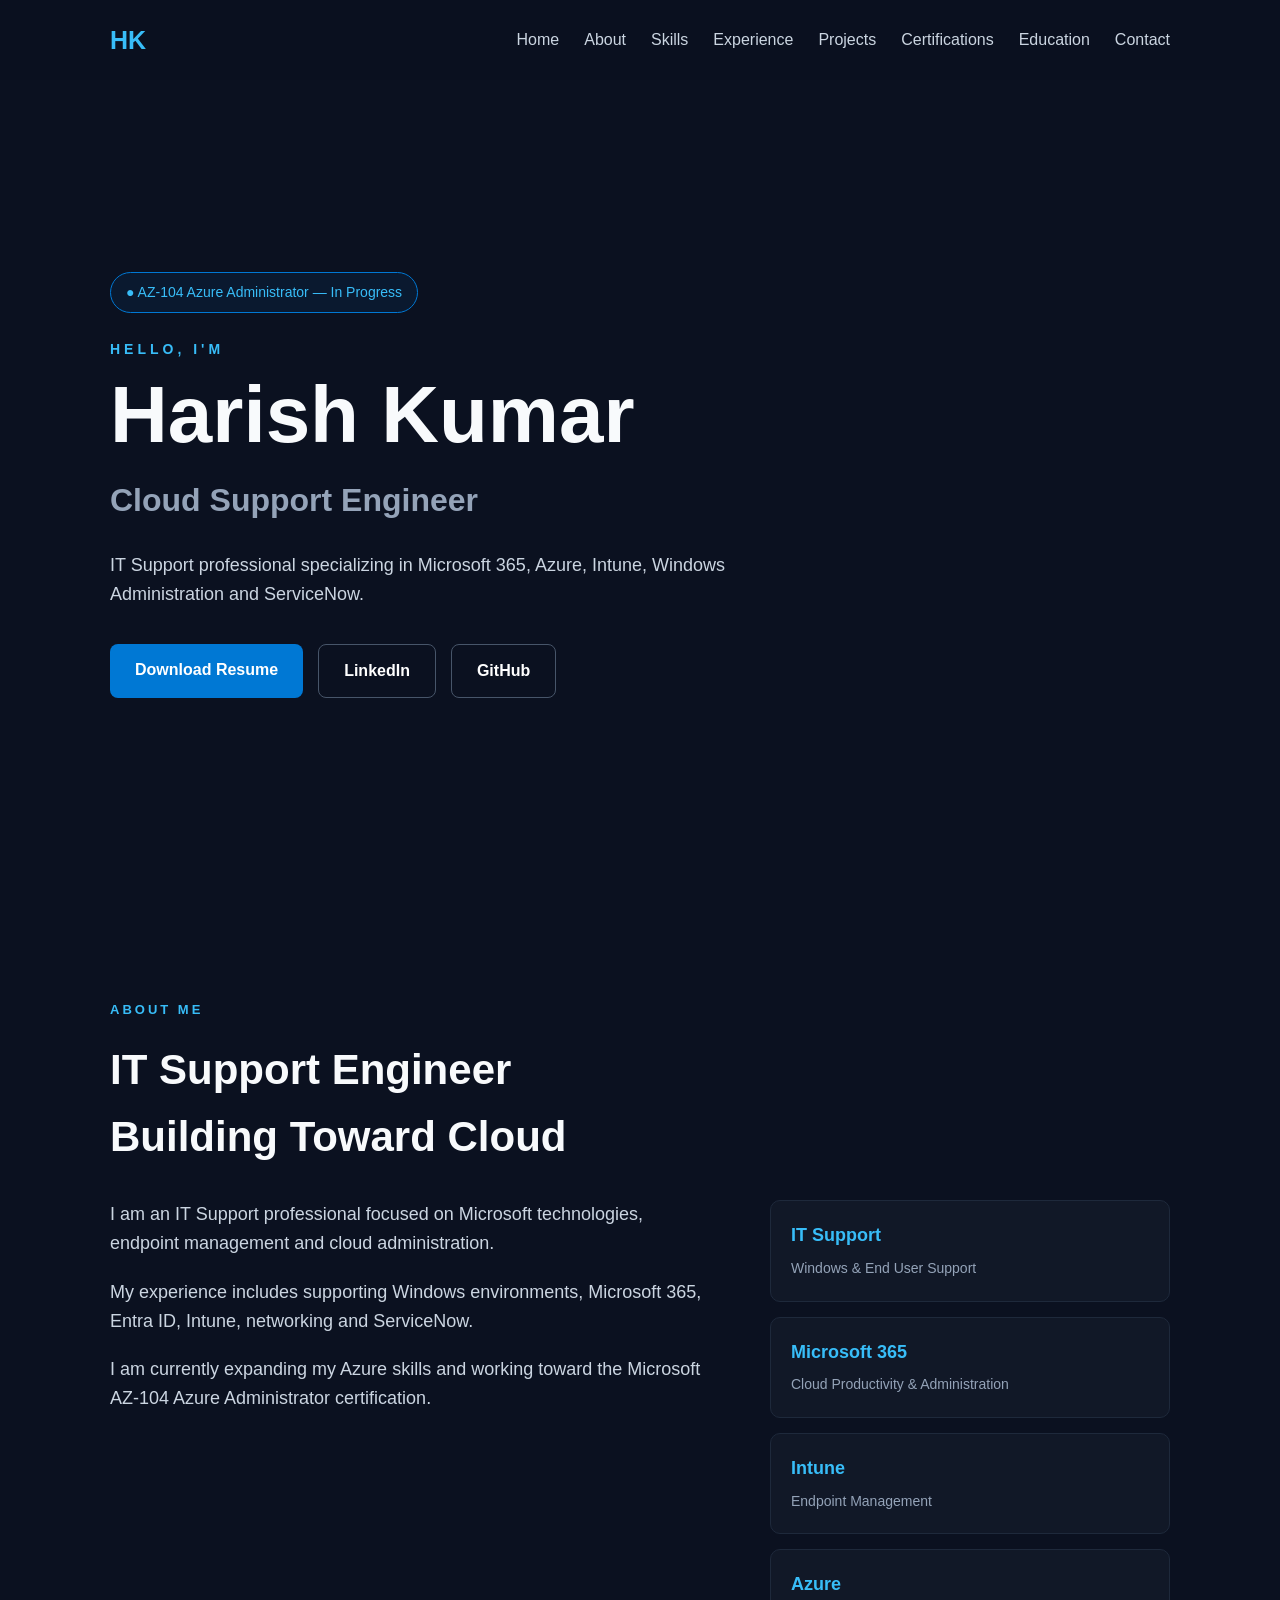
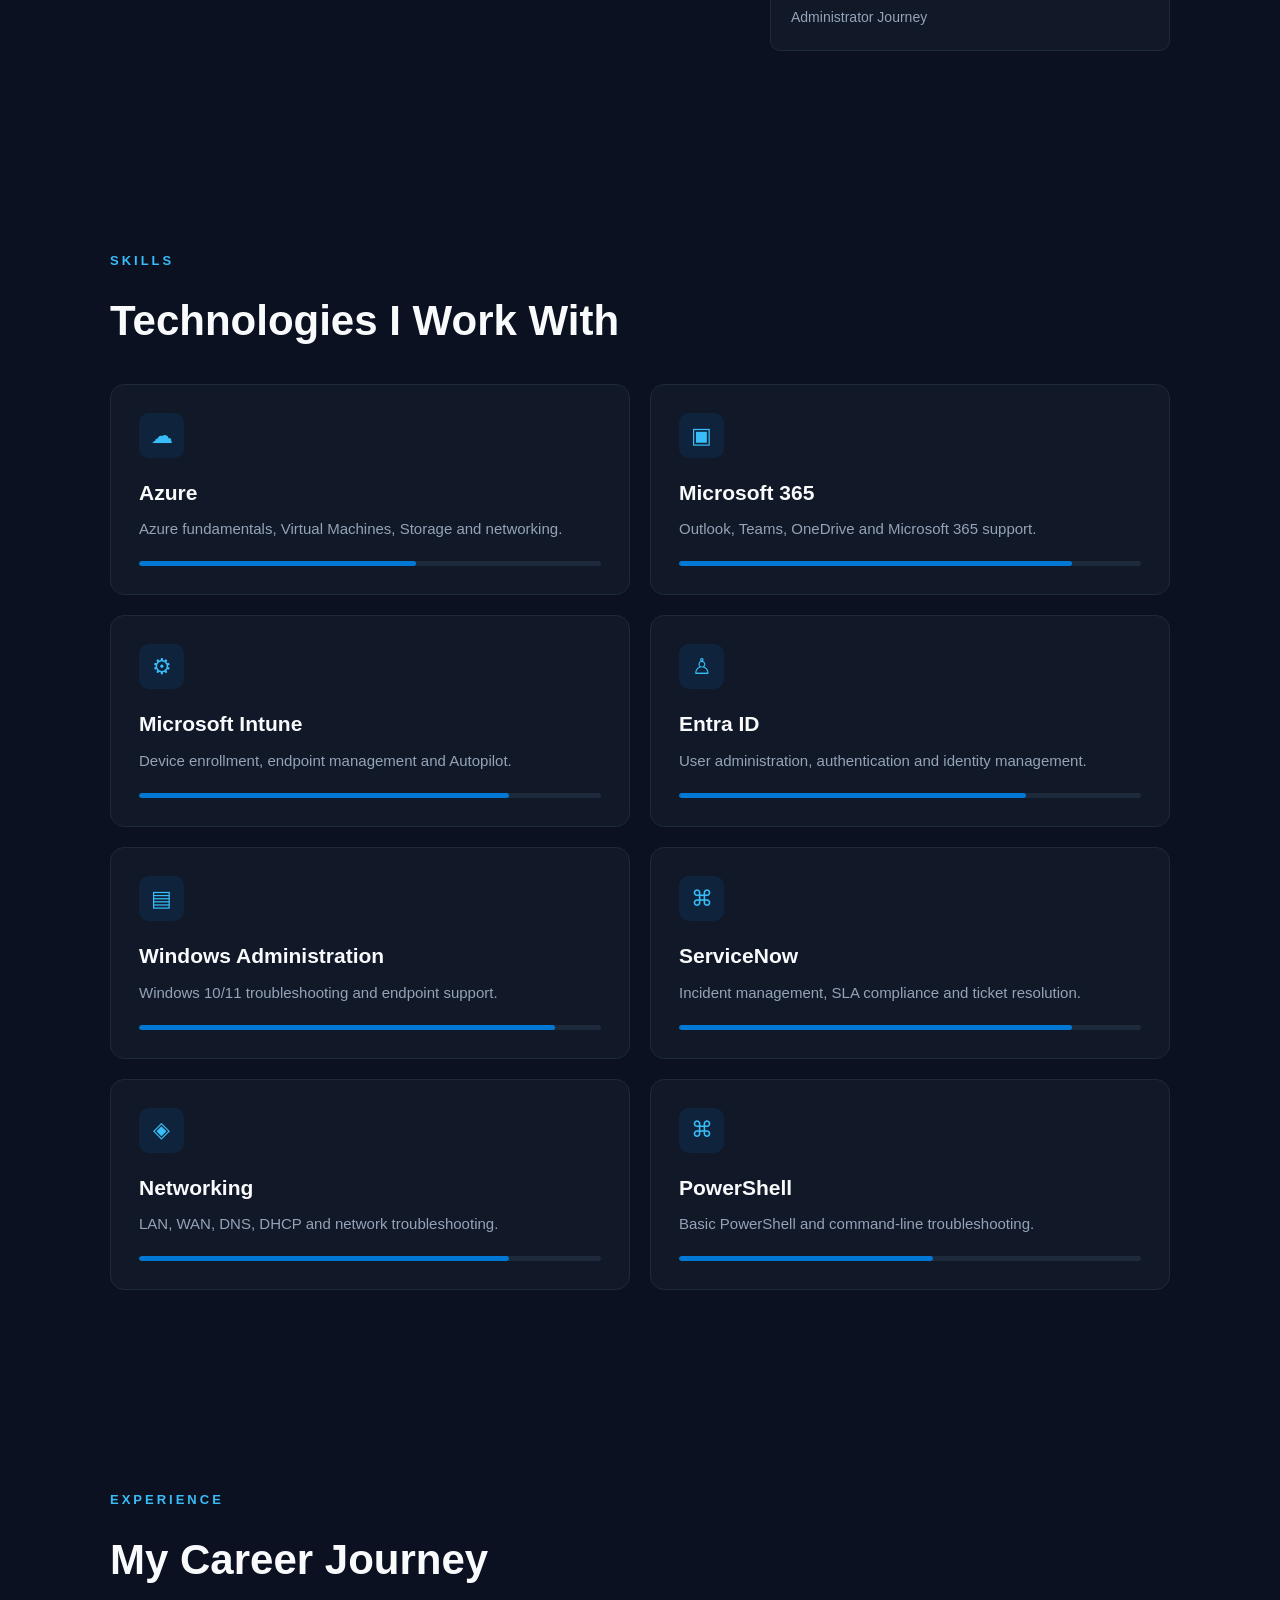
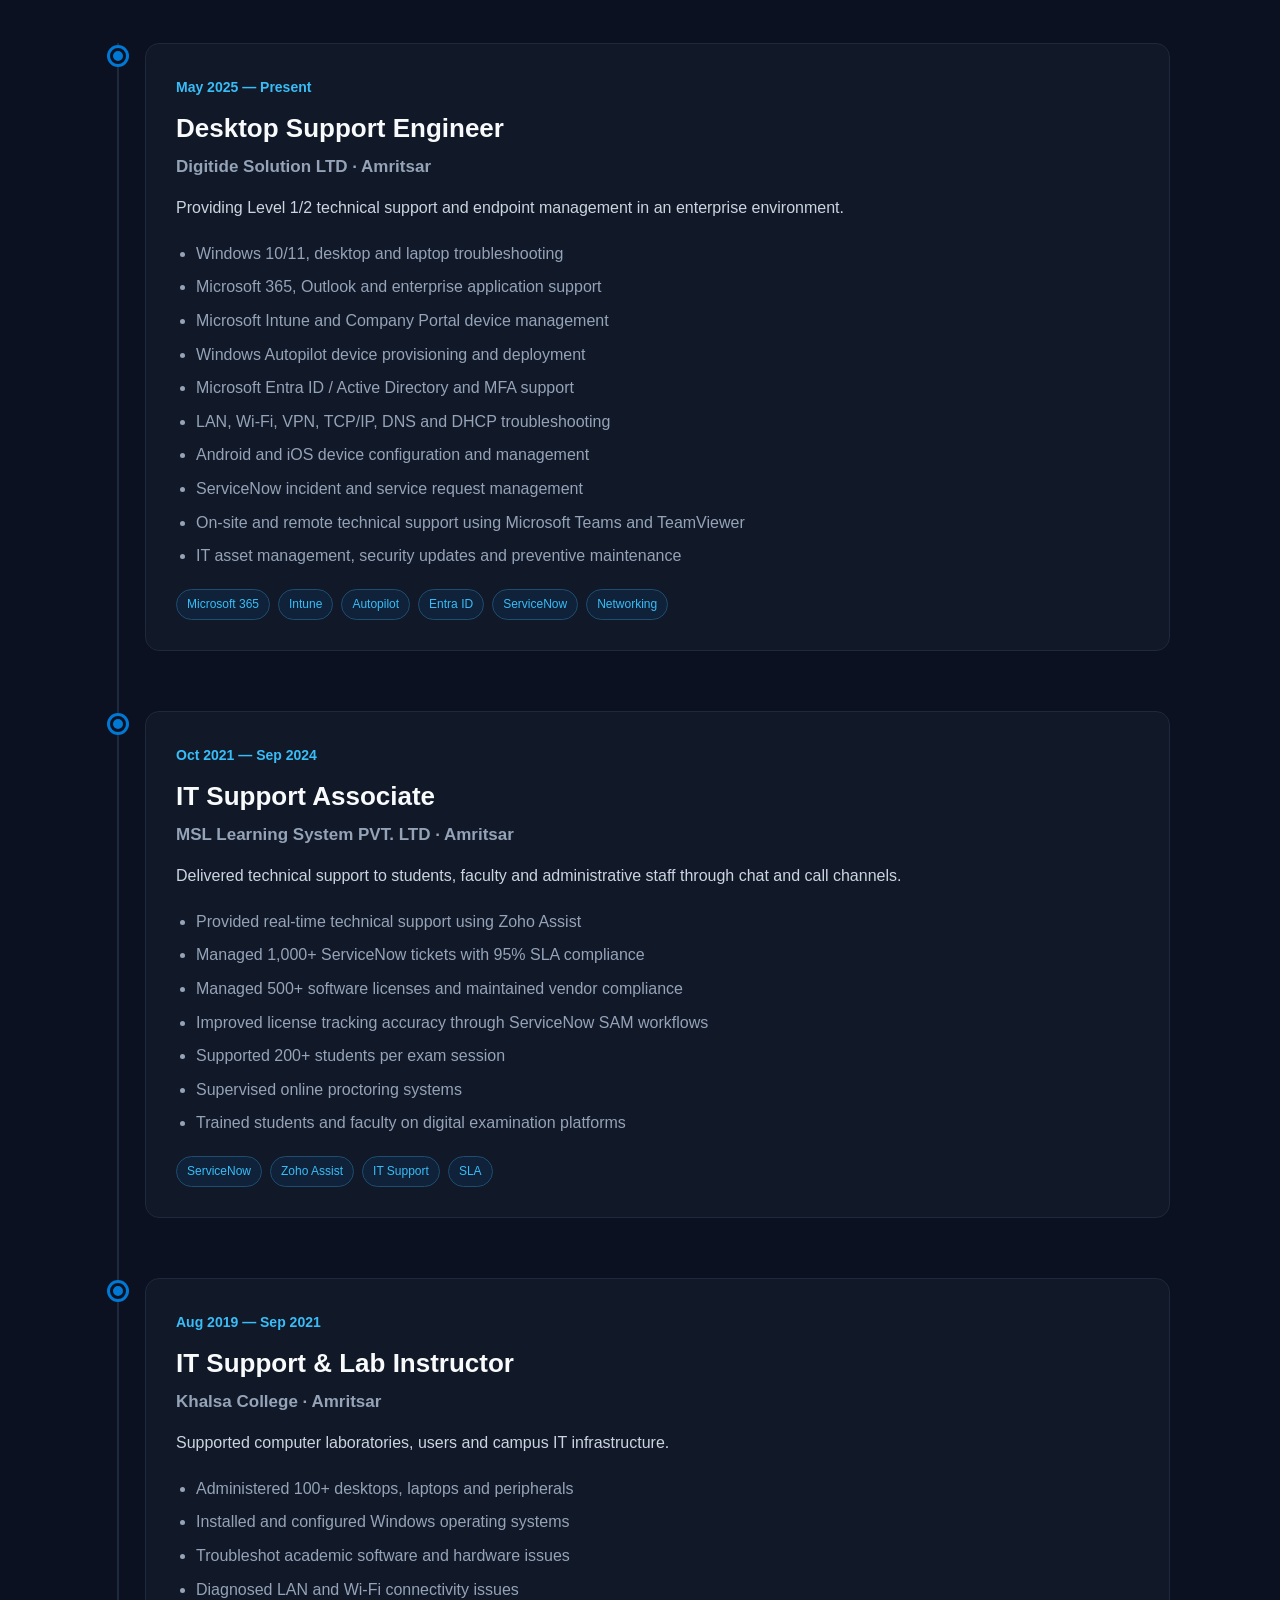
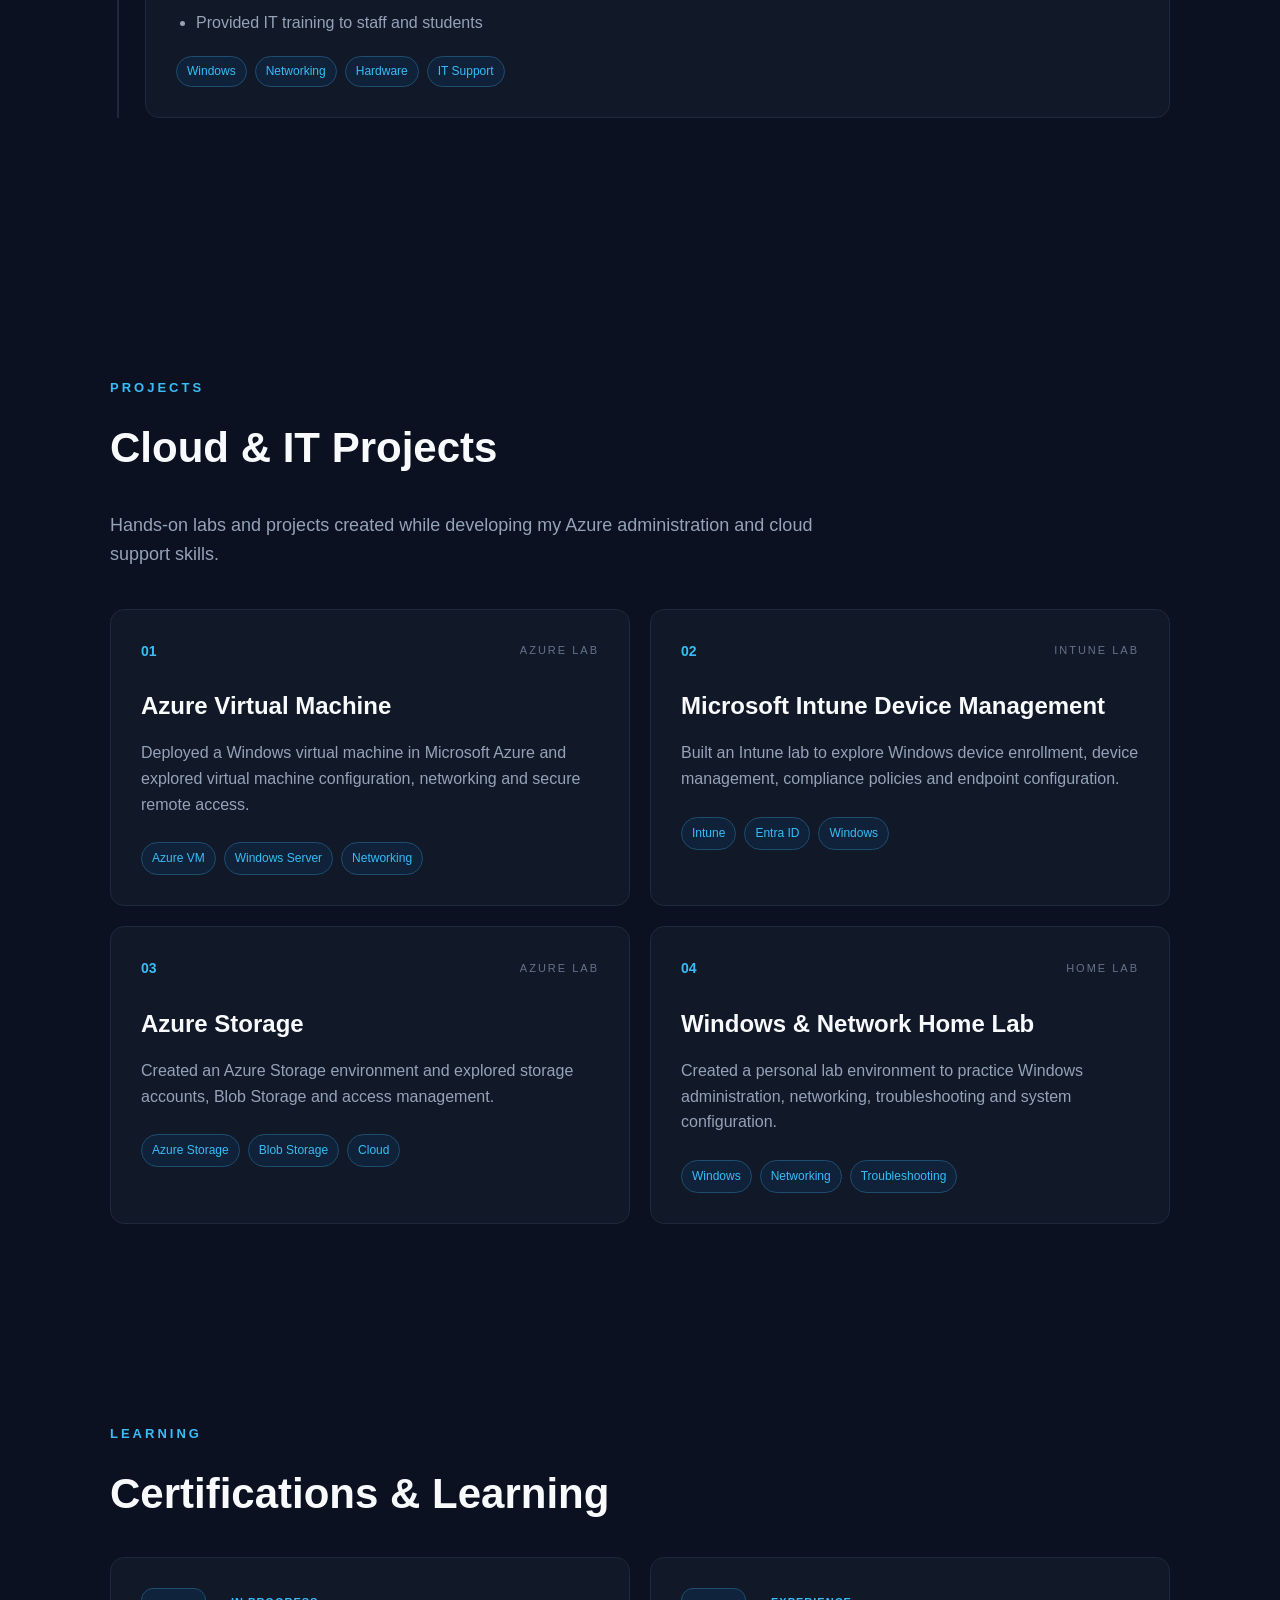
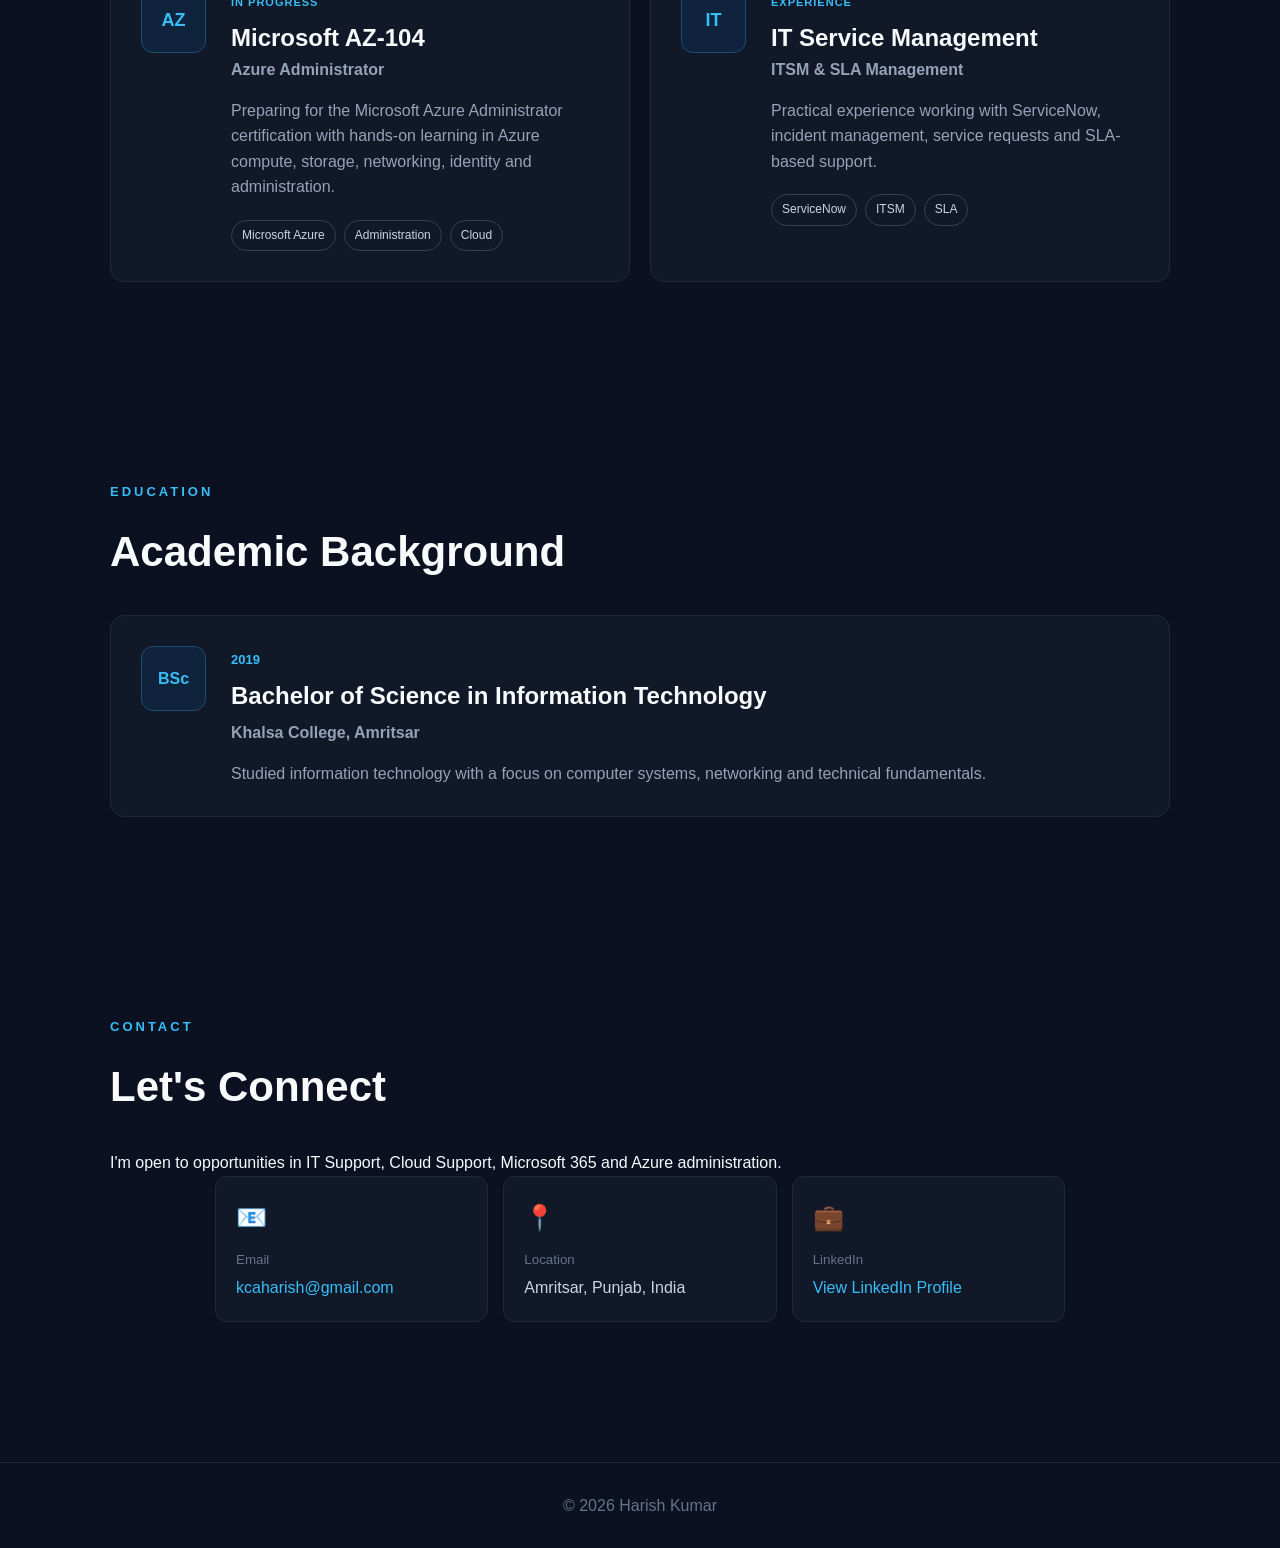
==== index.html @ e5d71cd8 "Initial portfolio website" ====
<!DOCTYPE html>
<html lang="en">

<head>
    <meta charset="UTF-8">
    <meta name="viewport" content="width=device-width, initial-scale=1.0">

    <title>Harish Kumar | Cloud Support Engineer</title>

    <link rel="stylesheet" href="style.css">
</head>

<body>

    <!-- Navigation -->
    <header>
        <nav class="navbar">

            <div class="logo">HK</div>

            <ul class="nav-links">
                <li><a href="#home">Home</a></li>
                <li><a href="#about">About</a></li>
                <li><a href="#skills">Skills</a></li>
                <li><a href="#experience">Experience</a></li>
                <li><a href="#projects">Projects</a></li>
                <li><a href="#certifications">Certifications</a></li>
                <li><a href="#education">Education</a></li>
                <li><a href="#contact">Contact</a></li>
            </ul>

        </nav>
    </header>


    <!-- Hero Section -->
    <section id="home" class="hero">

        <div class="hero-content">
            <div class="status-badge">
    ● AZ-104 Azure Administrator — In Progress
</div>

            <p class="hello">HELLO, I'M</p>

            <h1>Harish Kumar</h1>

            <h2>Cloud Support Engineer</h2>

            <p class="hero-description">
                IT Support professional specializing in Microsoft 365,
                Azure, Intune, Windows Administration and ServiceNow.
            </p>

            <div class="buttons">

    <a href="Resume.pdf" download class="btn primary">
                Download Resume
    </a>

    <a href="https://www.linkedin.com/in/harish13051997/"
        target="_blank"
        rel="noopener noreferrer"
        class="btn secondary">
        LinkedIn
    </a>

    <a href="https://github.com/" 
       target="_blank" 
       class="btn secondary">
        GitHub
    </a>

</div>

        </div>

    </section>


    <!-- About -->
<section id="about" class="section about-section">

    <p class="section-label">ABOUT ME</p>

    <h2>IT Support Engineer<br>Building Toward Cloud</h2>

    <div class="about-grid">

        <div class="about-text">

            <p>
                I am an IT Support professional focused on
                Microsoft technologies, endpoint management
                and cloud administration.
            </p>

            <p>
                My experience includes supporting Windows
                environments, Microsoft 365, Entra ID,
                Intune, networking and ServiceNow.
            </p>

            <p>
                I am currently expanding my Azure skills and
                working toward the Microsoft AZ-104 Azure
                Administrator certification.
            </p>

        </div>


        <div class="about-highlights">

            <div class="highlight">
                <strong>IT Support</strong>
                <span>Windows & End User Support</span>
            </div>

            <div class="highlight">
                <strong>Microsoft 365</strong>
                <span>Cloud Productivity & Administration</span>
            </div>

            <div class="highlight">
                <strong>Intune</strong>
                <span>Endpoint Management</span>
            </div>

            <div class="highlight">
                <strong>Azure</strong>
                <span>Administrator Journey</span>
            </div>

        </div>

    </div>

</section>


    <!-- Skills -->
   <section id="skills" class="section">

    <p class="section-label">SKILLS</p>

    <h2>Technologies I Work With</h2>

    <div class="skills-grid">

        <div class="skill-card">
            <div class="skill-icon">☁</div>
            <h3>Azure</h3>
            <p>Azure fundamentals, Virtual Machines, Storage and networking.</p>

            <div class="skill-bar">
                <div class="skill-progress azure"></div>
            </div>
        </div>


        <div class="skill-card">
            <div class="skill-icon">▣</div>
            <h3>Microsoft 365</h3>
            <p>Outlook, Teams, OneDrive and Microsoft 365 support.</p>

            <div class="skill-bar">
                <div class="skill-progress m365"></div>
            </div>
        </div>


        <div class="skill-card">
            <div class="skill-icon">⚙</div>
            <h3>Microsoft Intune</h3>
            <p>Device enrollment, endpoint management and Autopilot.</p>

            <div class="skill-bar">
                <div class="skill-progress intune"></div>
            </div>
        </div>


        <div class="skill-card">
            <div class="skill-icon">♙</div>
            <h3>Entra ID</h3>
            <p>User administration, authentication and identity management.</p>

            <div class="skill-bar">
                <div class="skill-progress entra"></div>
            </div>
        </div>


        <div class="skill-card">
            <div class="skill-icon">▤</div>
            <h3>Windows Administration</h3>
            <p>Windows 10/11 troubleshooting and endpoint support.</p>

            <div class="skill-bar">
                <div class="skill-progress windows"></div>
            </div>
        </div>


        <div class="skill-card">
            <div class="skill-icon">⌘</div>
            <h3>ServiceNow</h3>
            <p>Incident management, SLA compliance and ticket resolution.</p>

            <div class="skill-bar">
                <div class="skill-progress servicenow"></div>
            </div>
        </div>


        <div class="skill-card">
            <div class="skill-icon">◈</div>
            <h3>Networking</h3>
            <p>LAN, WAN, DNS, DHCP and network troubleshooting.</p>

            <div class="skill-bar">
                <div class="skill-progress networking"></div>
            </div>
        </div>


        <div class="skill-card">
            <div class="skill-icon">⌘</div>
            <h3>PowerShell</h3>
            <p>Basic PowerShell and command-line troubleshooting.</p>

            <div class="skill-bar">
                <div class="skill-progress powershell"></div>
            </div>
        </div>

    </div>

</section>


    <!-- Experience -->
<section id="experience" class="section">

    <p class="section-label">EXPERIENCE</p>

    <h2>My Career Journey</h2>

    <div class="timeline">

        <!-- Digitide Solution LTD -->
        <div class="timeline-item">

            <div class="timeline-dot"></div>

            <div class="timeline-content">

                <span class="timeline-date">
                    May 2025 — Present
                </span>

                <h3>Desktop Support Engineer</h3>

                <h4>Digitide Solution LTD · Amritsar</h4>

                <p>
                    Providing Level 1/2 technical support and
                    endpoint management in an enterprise environment.
                </p>

                <ul>
                    <li>Windows 10/11, desktop and laptop troubleshooting</li>
                    <li>Microsoft 365, Outlook and enterprise application support</li>
                    <li>Microsoft Intune and Company Portal device management</li>
                    <li>Windows Autopilot device provisioning and deployment</li>
                    <li>Microsoft Entra ID / Active Directory and MFA support</li>
                    <li>LAN, Wi-Fi, VPN, TCP/IP, DNS and DHCP troubleshooting</li>
                    <li>Android and iOS device configuration and management</li>
                    <li>ServiceNow incident and service request management</li>
                    <li>On-site and remote technical support using Microsoft Teams and TeamViewer</li>
                    <li>IT asset management, security updates and preventive maintenance</li>
                </ul>

                <div class="experience-tags">
                    <span>Microsoft 365</span>
                    <span>Intune</span>
                    <span>Autopilot</span>
                    <span>Entra ID</span>
                    <span>ServiceNow</span>
                    <span>Networking</span>
                </div>

            </div>

        </div>


        <!-- MSL Learning System -->
        <div class="timeline-item">

            <div class="timeline-dot"></div>

            <div class="timeline-content">

                <span class="timeline-date">
                    Oct 2021 — Sep 2024
                </span>

                <h3>IT Support Associate</h3>

                <h4>MSL Learning System PVT. LTD · Amritsar</h4>

                <p>
                    Delivered technical support to students, faculty
                    and administrative staff through chat and call channels.
                </p>

                <ul>
                    <li>Provided real-time technical support using Zoho Assist</li>
                    <li>Managed 1,000+ ServiceNow tickets with 95% SLA compliance</li>
                    <li>Managed 500+ software licenses and maintained vendor compliance</li>
                    <li>Improved license tracking accuracy through ServiceNow SAM workflows</li>
                    <li>Supported 200+ students per exam session</li>
                    <li>Supervised online proctoring systems</li>
                    <li>Trained students and faculty on digital examination platforms</li>
                </ul>

                <div class="experience-tags">
                    <span>ServiceNow</span>
                    <span>Zoho Assist</span>
                    <span>IT Support</span>
                    <span>SLA</span>
                </div>

            </div>

        </div>


        <!-- Khalsa College -->
        <div class="timeline-item">

            <div class="timeline-dot"></div>

            <div class="timeline-content">

                <span class="timeline-date">
                    Aug 2019 — Sep 2021
                </span>

                <h3>IT Support & Lab Instructor</h3>

                <h4>Khalsa College · Amritsar</h4>

                <p>
                    Supported computer laboratories, users and
                    campus IT infrastructure.
                </p>

                <ul>
                    <li>Administered 100+ desktops, laptops and peripherals</li>
                    <li>Installed and configured Windows operating systems</li>
                    <li>Troubleshot academic software and hardware issues</li>
                    <li>Diagnosed LAN and Wi-Fi connectivity issues</li>
                    <li>Provided IT training to staff and students</li>
                </ul>

                <div class="experience-tags">
                    <span>Windows</span>
                    <span>Networking</span>
                    <span>Hardware</span>
                    <span>IT Support</span>
                </div>

            </div>

        </div>

    </div>

</section>


    <!-- Projects -->
    <section id="projects" class="section">

    <p class="section-label">PROJECTS</p>

    <h2>Cloud & IT Projects</h2>

    <p class="projects-intro">
        Hands-on labs and projects created while developing my
        Azure administration and cloud support skills.
    </p>

    <div class="projects-grid">

        <!-- Project 1 -->
        <article class="project-card">

            <div class="project-top">
                <span class="project-number">01</span>
                <span class="project-type">AZURE LAB</span>
            </div>

            <h3>Azure Virtual Machine</h3>

            <p>
                Deployed a Windows virtual machine in Microsoft Azure
                and explored virtual machine configuration, networking
                and secure remote access.
            </p>

            <div class="project-tags">
                <span>Azure VM</span>
                <span>Windows Server</span>
                <span>Networking</span>
            </div>

        </article>


        <!-- Project 2 -->
        <article class="project-card">

            <div class="project-top">
                <span class="project-number">02</span>
                <span class="project-type">INTUNE LAB</span>
            </div>

            <h3>Microsoft Intune Device Management</h3>

            <p>
                Built an Intune lab to explore Windows device enrollment,
                device management, compliance policies and endpoint
                configuration.
            </p>

            <div class="project-tags">
                <span>Intune</span>
                <span>Entra ID</span>
                <span>Windows</span>
            </div>

        </article>


        <!-- Project 3 -->
        <article class="project-card">

            <div class="project-top">
                <span class="project-number">03</span>
                <span class="project-type">AZURE LAB</span>
            </div>

            <h3>Azure Storage</h3>

            <p>
                Created an Azure Storage environment and explored
                storage accounts, Blob Storage and access management.
            </p>

            <div class="project-tags">
                <span>Azure Storage</span>
                <span>Blob Storage</span>
                <span>Cloud</span>
            </div>

        </article>


        <!-- Project 4 -->
        <article class="project-card">

            <div class="project-top">
                <span class="project-number">04</span>
                <span class="project-type">HOME LAB</span>
            </div>

            <h3>Windows & Network Home Lab</h3>

            <p>
                Created a personal lab environment to practice Windows
                administration, networking, troubleshooting and
                system configuration.
            </p>

            <div class="project-tags">
                <span>Windows</span>
                <span>Networking</span>
                <span>Troubleshooting</span>
            </div>

        </article>

    </div>

</section>

<!-- Certifications -->
<section id="certifications" class="section">

    <p class="section-label">LEARNING</p>

    <h2>Certifications & Learning</h2>

    <div class="certifications-grid">

        <div class="certification-card">

            <div class="cert-icon">AZ</div>

            <div class="cert-content">

                <span class="cert-status">
                    IN PROGRESS
                </span>

                <h3>Microsoft AZ-104</h3>

                <h4>Azure Administrator</h4>

                <p>
                    Preparing for the Microsoft Azure Administrator
                    certification with hands-on learning in Azure
                    compute, storage, networking, identity and
                    administration.
                </p>

                <div class="cert-tags">
                    <span>Microsoft Azure</span>
                    <span>Administration</span>
                    <span>Cloud</span>
                </div>

            </div>

        </div>


        <div class="certification-card learning-card">

            <div class="cert-icon">IT</div>

            <div class="cert-content">

                <span class="cert-status">
                    EXPERIENCE
                </span>

                <h3>IT Service Management</h3>

                <h4>ITSM & SLA Management</h4>

                <p>
                    Practical experience working with ServiceNow,
                    incident management, service requests and
                    SLA-based support.
                </p>

                <div class="cert-tags">
                    <span>ServiceNow</span>
                    <span>ITSM</span>
                    <span>SLA</span>
                </div>

            </div>

        </div>

    </div>

</section>

<!-- Education -->

<section id="education" class="section">

    <p class="section-label">EDUCATION</p>

    <h2>Academic Background</h2>

    <div class="education-card">

        <div class="education-icon">
            BSc
        </div>

        <div class="education-content">

            <span class="education-date">
                2019
            </span>

            <h3>Bachelor of Science in Information Technology</h3>

            <h4>Khalsa College, Amritsar</h4>

            <p>
                Studied information technology with a focus on
                computer systems, networking and technical
                fundamentals.
            </p>

        </div>

    </div>

</section>

<!-- Contact -->

<section id="contact" class="section contact">

    <p class="section-label">CONTACT</p>

    <h2>Let's Connect</h2>

    <p>
        I'm open to opportunities in IT Support, Cloud Support,
        Microsoft 365 and Azure administration.
    </p>

    <div class="contact-info">

        <div class="contact-item">
            <span>📧</span>
            <div>
                <small>Email</small>
                <a href="mailto:kcaharish@gmail.com">
                    kcaharish@gmail.com
                </a>
            </div>
        </div>

        <div class="contact-item">
            <span>📍</span>
            <div>
                <small>Location</small>
                <p>Amritsar, Punjab, India</p>
            </div>
        </div>

        <div class="contact-item">
            <span>💼</span>
            <div>
                <small>LinkedIn</small>
                <a
                    href="https://www.linkedin.com/in/harish13051997/"
                    target="_blank"
                    rel="noopener noreferrer">
                    View LinkedIn Profile
                </a>
            </div>
        </div>

    </div>

</section>



    <footer>

        <p>© 2026 Harish Kumar</p>

    </footer>

</body>

</html>
---- style.css ----
/* ========================================
   RESET & GENERAL
======================================== */

* {
    margin: 0;
    padding: 0;
    box-sizing: border-box;
}

html {
    scroll-behavior: smooth;
}

body {
    font-family: Arial, sans-serif;
    background: #0b1120;
    color: #f8fafc;
    line-height: 1.6;
}

a {
    text-decoration: none;
}


/* ========================================
   NAVIGATION
======================================== */

header {
    position: fixed;
    top: 0;
    width: 100%;
    background: rgba(11, 17, 32, 0.9);
    backdrop-filter: blur(10px);
    z-index: 1000;
}

.navbar {
    max-width: 1100px;
    margin: auto;
    padding: 20px;
    display: flex;
    justify-content: space-between;
    align-items: center;
}

.logo {
    font-size: 25px;
    font-weight: bold;
    color: #38bdf8;
}

.nav-links {
    display: flex;
    list-style: none;
    gap: 25px;
}

.nav-links a {
    color: #cbd5e1;
    transition: 0.3s;
}

.nav-links a:hover {
    color: #38bdf8;
}


/* ========================================
   HERO
======================================== */

.hero {
    min-height: 100vh;
    max-width: 1100px;
    margin: auto;
    padding: 150px 20px 80px;
    display: flex;
    align-items: center;
}

.hero-content {
    max-width: 750px;
}

.status-badge {
    display: inline-block;
    margin-bottom: 25px;
    padding: 8px 15px;
    border: 1px solid #0078d4;
    border-radius: 30px;
    color: #38bdf8;
    background: rgba(0, 120, 212, 0.08);
    font-size: 14px;
}

.hello {
    color: #38bdf8;
    font-size: 14px;
    font-weight: bold;
    letter-spacing: 4px;
    margin-bottom: 15px;
}

.hero h1 {
    font-size: 80px;
    line-height: 1;
    margin-bottom: 20px;
}

.hero h2 {
    font-size: 32px;
    color: #94a3b8;
    margin-bottom: 25px;
}

.hero-description {
    color: #cbd5e1;
    font-size: 18px;
    max-width: 650px;
    margin-bottom: 35px;
}


/* ========================================
   BUTTONS
======================================== */

.buttons,
.contact-buttons {
    display: flex;
    gap: 15px;
    flex-wrap: wrap;
}

.btn {
    display: inline-block;
    padding: 13px 25px;
    border-radius: 8px;
    font-weight: bold;
    transition: 0.3s;
}

.primary {
    background: #0078d4;
    color: white;
}

.primary:hover {
    background: #38bdf8;
    transform: translateY(-3px);
}

.secondary {
    border: 1px solid #475569;
    color: white;
}

.secondary:hover {
    border-color: #38bdf8;
    color: #38bdf8;
}


/* ========================================
   SECTIONS
======================================== */

.section {
    max-width: 1100px;
    margin: auto;
    padding: 100px 20px;
}

.section-label {
    color: #38bdf8;
    font-size: 13px;
    font-weight: bold;
    letter-spacing: 3px;
    margin-bottom: 15px;
}

.section h2 {
    font-size: 42px;
    margin-bottom: 30px;
}


/* ========================================
   ABOUT
======================================== */

.about-grid {
    display: grid;
    grid-template-columns: 1.2fr 0.8fr;
    gap: 60px;
    align-items: start;
}

.about-text p {
    color: #cbd5e1;
    font-size: 18px;
    margin-bottom: 20px;
}

.about-highlights {
    display: grid;
    gap: 15px;
}

.highlight {
    padding: 20px;
    background: #111827;
    border: 1px solid #1e293b;
    border-radius: 10px;
    transition: 0.3s;
}

.highlight:hover {
    border-color: #38bdf8;
    transform: translateX(5px);
}

.highlight strong {
    display: block;
    color: #38bdf8;
    font-size: 18px;
    margin-bottom: 5px;
}

.highlight span {
    color: #94a3b8;
    font-size: 14px;
}


/* ========================================
   SKILLS
======================================== */

.skills-grid {
    display: grid;
    grid-template-columns: repeat(2, 1fr);
    gap: 20px;
}

.skill-card {
    padding: 28px;
    background: #111827;
    border: 1px solid #1e293b;
    border-radius: 14px;
    transition: 0.3s;
}

.skill-card:hover {
    transform: translateY(-6px);
    border-color: #38bdf8;
    box-shadow: 0 10px 30px rgba(0, 120, 212, 0.12);
}

.skill-icon {
    width: 45px;
    height: 45px;
    display: flex;
    align-items: center;
    justify-content: center;
    margin-bottom: 18px;
    border-radius: 10px;
    background: rgba(0, 120, 212, 0.12);
    color: #38bdf8;
    font-size: 22px;
}

.skill-card h3 {
    font-size: 21px;
    margin-bottom: 8px;
}

.skill-card p {
    color: #94a3b8;
    font-size: 15px;
    margin-bottom: 20px;
}

.skill-bar {
    height: 5px;
    background: #1e293b;
    border-radius: 10px;
    overflow: hidden;
}

.skill-progress {
    height: 100%;
    background: #0078d4;
    border-radius: 10px;
}


/* Skill levels */

.azure {
    width: 60%;
}

.m365 {
    width: 85%;
}

.intune {
    width: 80%;
}

.entra {
    width: 75%;
}

.windows {
    width: 90%;
}

.servicenow {
    width: 85%;
}

.networking {
    width: 80%;
}

.powershell {
    width: 55%;
}


/* ========================================
   EXPERIENCE TIMELINE
======================================== */

.timeline {
    position: relative;
    margin-top: 50px;
    padding-left: 35px;
}

.timeline::before {
    content: "";
    position: absolute;
    left: 7px;
    top: 0;
    bottom: 0;
    width: 2px;
    background: #1e293b;
}

.timeline-item {
    position: relative;
    margin-bottom: 60px;
}

.timeline-dot {
    position: absolute;
    left: -35px;
    top: 5px;
    width: 16px;
    height: 16px;
    border-radius: 50%;
    background: #0078d4;
    border: 3px solid #0b1120;
    box-shadow: 0 0 0 3px #0078d4;
}

.timeline-content {
    background: #111827;
    border: 1px solid #1e293b;
    border-radius: 14px;
    padding: 30px;
    transition: 0.3s;
}

.timeline-content:hover {
    border-color: #38bdf8;
    transform: translateX(5px);
}

.timeline-date {
    display: inline-block;
    color: #38bdf8;
    font-size: 14px;
    font-weight: bold;
    margin-bottom: 10px;
}

.timeline-content h3 {
    font-size: 26px;
    margin-bottom: 3px;
}

.timeline-content h4 {
    color: #94a3b8;
    font-size: 17px;
    margin-bottom: 15px;
}

.timeline-content > p {
    color: #cbd5e1;
    margin-bottom: 20px;
}

.timeline-content ul {
    padding-left: 20px;
    margin-bottom: 20px;
}

.timeline-content li {
    color: #94a3b8;
    margin-bottom: 8px;
}

.experience-tags {
    display: flex;
    flex-wrap: wrap;
    gap: 8px;
}

.experience-tags span {
    padding: 5px 10px;
    border-radius: 20px;
    background: rgba(0, 120, 212, 0.1);
    border: 1px solid #1e4d70;
    color: #38bdf8;
    font-size: 12px;
}


/* ========================================
   PROJECTS
======================================== */

.projects-intro {
    max-width: 750px;
    color: #94a3b8;
    font-size: 18px;
    margin-bottom: 40px;
}

.projects-grid {
    display: grid;
    grid-template-columns: repeat(2, 1fr);
    gap: 20px;
}

.project-card {
    padding: 30px;
    background: #111827;
    border: 1px solid #1e293b;
    border-radius: 14px;
    transition: 0.3s;
}

.project-card:hover {
    transform: translateY(-7px);
    border-color: #38bdf8;
    box-shadow: 0 15px 35px rgba(0, 120, 212, 0.12);
}

.project-top {
    display: flex;
    justify-content: space-between;
    align-items: center;
    margin-bottom: 25px;
}

.project-number {
    color: #38bdf8;
    font-size: 14px;
    font-weight: bold;
}

.project-type {
    color: #64748b;
    font-size: 11px;
    letter-spacing: 2px;
}

.project-card h3 {
    font-size: 24px;
    margin-bottom: 15px;
}

.project-card > p {
    color: #94a3b8;
    margin-bottom: 25px;
}

.project-tags {
    display: flex;
    flex-wrap: wrap;
    gap: 8px;
}

.project-tags span {
    padding: 6px 10px;
    border-radius: 20px;
    background: rgba(0, 120, 212, 0.1);
    border: 1px solid #1e4d70;
    color: #38bdf8;
    font-size: 12px;
}


/* ========================================
   CERTIFICATIONS
======================================== */

.certifications-grid {
    display: grid;
    grid-template-columns: repeat(2, 1fr);
    gap: 20px;
}

.certification-card {
    display: flex;
    gap: 25px;
    padding: 30px;
    background: #111827;
    border: 1px solid #1e293b;
    border-radius: 14px;
    transition: 0.3s;
}

.certification-card:hover {
    transform: translateY(-5px);
    border-color: #38bdf8;
}

.cert-icon {
    min-width: 65px;
    height: 65px;
    display: flex;
    align-items: center;
    justify-content: center;
    border-radius: 12px;
    background: rgba(0, 120, 212, 0.12);
    border: 1px solid #1e4d70;
    color: #38bdf8;
    font-size: 18px;
    font-weight: bold;
}

.cert-status {
    color: #38bdf8;
    font-size: 11px;
    font-weight: bold;
    letter-spacing: 1px;
}

.cert-content h3 {
    font-size: 24px;
    margin-top: 5px;
}

.cert-content h4 {
    color: #94a3b8;
    margin-bottom: 15px;
}

.cert-content p {
    color: #94a3b8;
    margin-bottom: 20px;
}

.cert-tags {
    display: flex;
    flex-wrap: wrap;
    gap: 8px;
}

.cert-tags span {
    padding: 5px 10px;
    border-radius: 20px;
    border: 1px solid #334155;
    color: #cbd5e1;
    font-size: 12px;
}


/* ========================================
   CONTACT
======================================== */

.contact-section {
    text-align: center;
}

.contact-intro {
    max-width: 650px;
    margin: 0 auto 40px;
    color: #94a3b8;
    font-size: 18px;
}

.contact-info {
    max-width: 850px;
    margin: 0 auto 40px;
    display: grid;
    grid-template-columns: repeat(3, 1fr);
    gap: 15px;
}

.contact-item {
    padding: 20px;
    background: #111827;
    border: 1px solid #1e293b;
    border-radius: 12px;
    text-align: left;
    transition: 0.3s;
}

.contact-item:hover {
    border-color: #38bdf8;
    transform: translateY(-4px);
}

.contact-item > span {
    font-size: 25px;
}

.contact-item small {
    display: block;
    color: #64748b;
    margin-top: 12px;
    margin-bottom: 5px;
}

.contact-item a {
    color: #38bdf8;
    word-break: break-word;
}

.contact-item p {
    color: #cbd5e1;
}


/* ========================================
   FOOTER
======================================== */

footer {
    text-align: center;
    padding: 30px;
    border-top: 1px solid #1e293b;
    color: #64748b;
}


/* ========================================
   MOBILE RESPONSIVE
======================================== */

@media (max-width: 768px) {

    .nav-links {
        display: none;
    }

    .hero {
        padding-top: 130px;
    }

    .hero h1 {
        font-size: 55px;
    }

    .hero h2 {
        font-size: 25px;
    }

    .section {
        padding: 80px 20px;
    }

    .section h2 {
        font-size: 34px;
    }

    .about-grid {
        grid-template-columns: 1fr;
        gap: 30px;
    }

    .skills-grid {
        grid-template-columns: 1fr;
    }

    .projects-grid {
        grid-template-columns: 1fr;
    }

    .certifications-grid {
        grid-template-columns: 1fr;
    }

    .certification-card {
        flex-direction: column;
        gap: 15px;
    }

    .contact-info {
        grid-template-columns: 1fr;
    }

    .buttons {
        flex-direction: column;
        align-items: flex-start;
    }

    .btn {
        text-align: center;
    }

    .education-card {
    flex-direction: column;
    }
}

/* ========================================
   EDUCATION
======================================== */

.education-card {
    display: flex;
    gap: 25px;
    align-items: flex-start;
    padding: 30px;
    background: #111827;
    border: 1px solid #1e293b;
    border-radius: 14px;
    transition: 0.3s;
}

.education-card:hover {
    border-color: #38bdf8;
    transform: translateY(-5px);
}

.education-icon {
    min-width: 65px;
    height: 65px;
    display: flex;
    align-items: center;
    justify-content: center;
    border-radius: 12px;
    background: rgba(0, 120, 212, 0.12);
    border: 1px solid #1e4d70;
    color: #38bdf8;
    font-weight: bold;
}

.education-date {
    color: #38bdf8;
    font-size: 13px;
    font-weight: bold;
}

.education-content h3 {
    font-size: 24px;
    margin: 5px 0;
}

.education-content h4 {
    color: #94a3b8;
    margin-bottom: 15px;
}

.education-content p {
    color: #94a3b8;
}
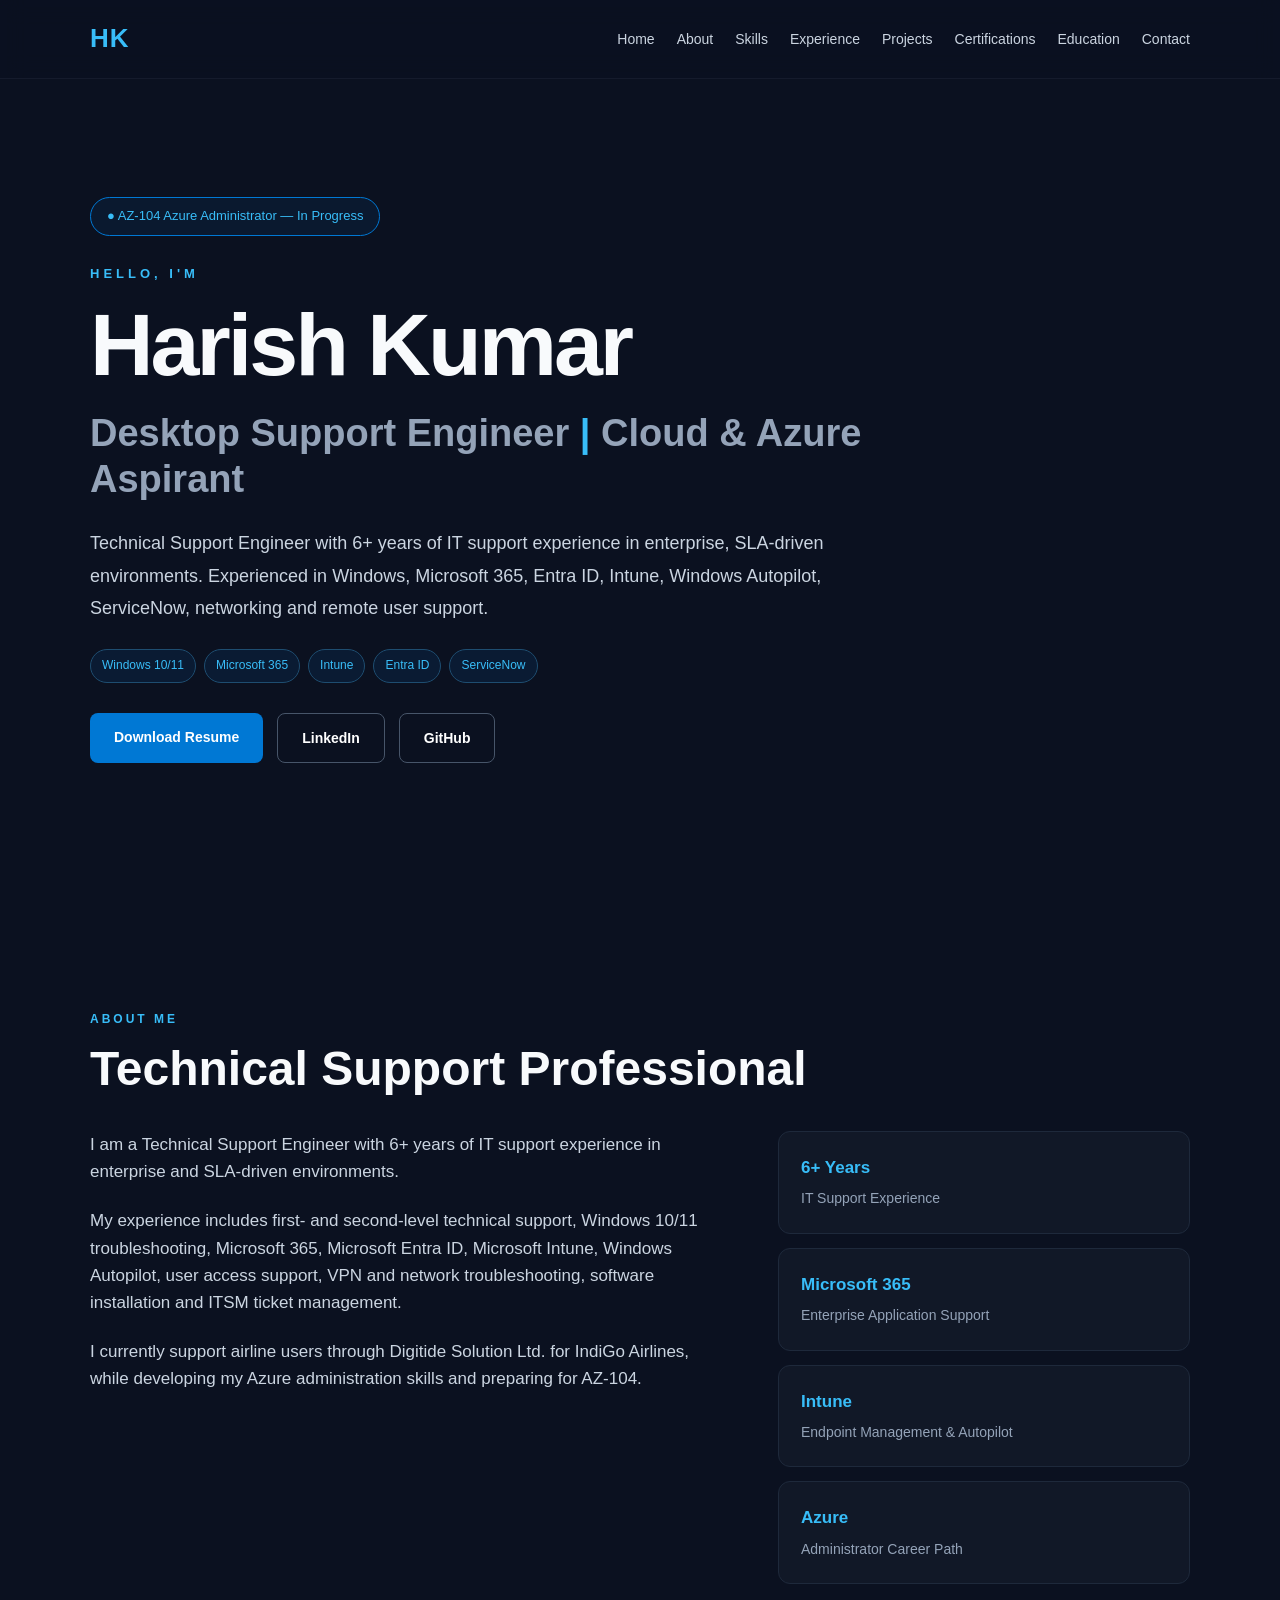
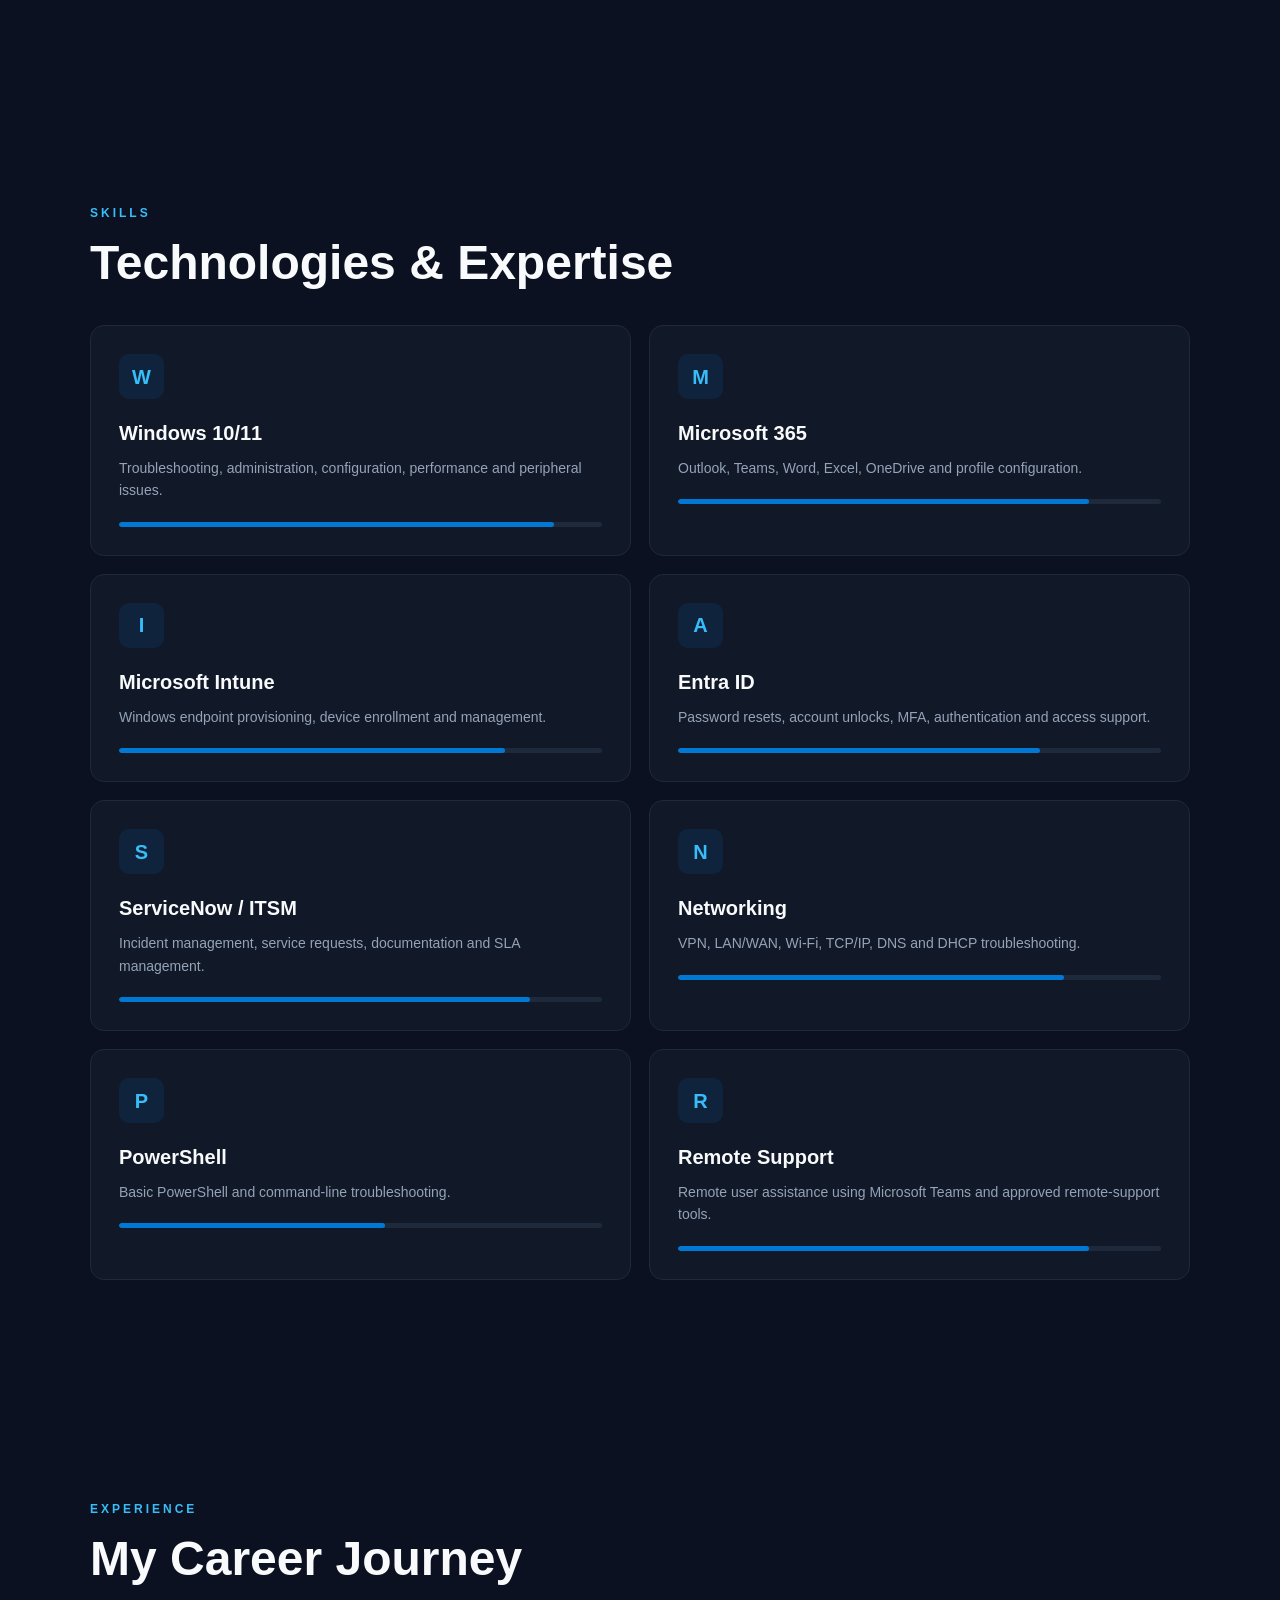
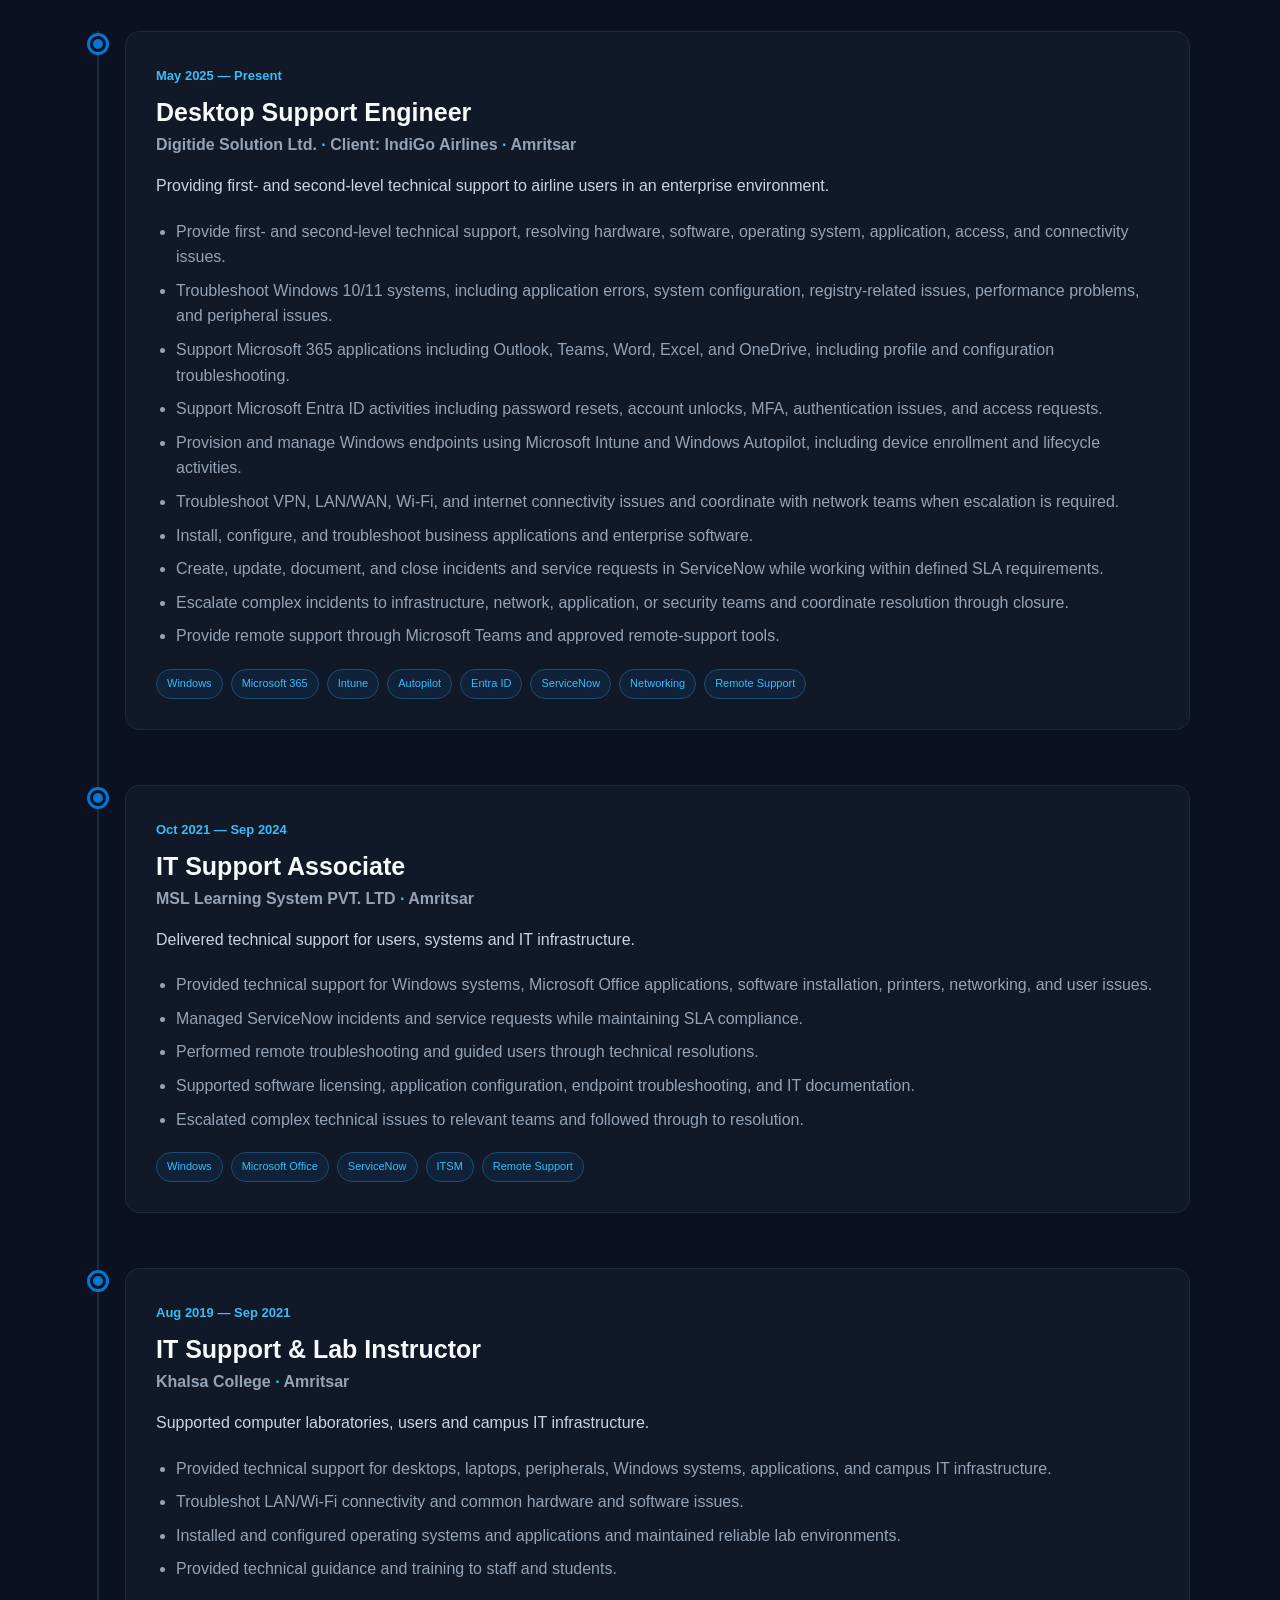
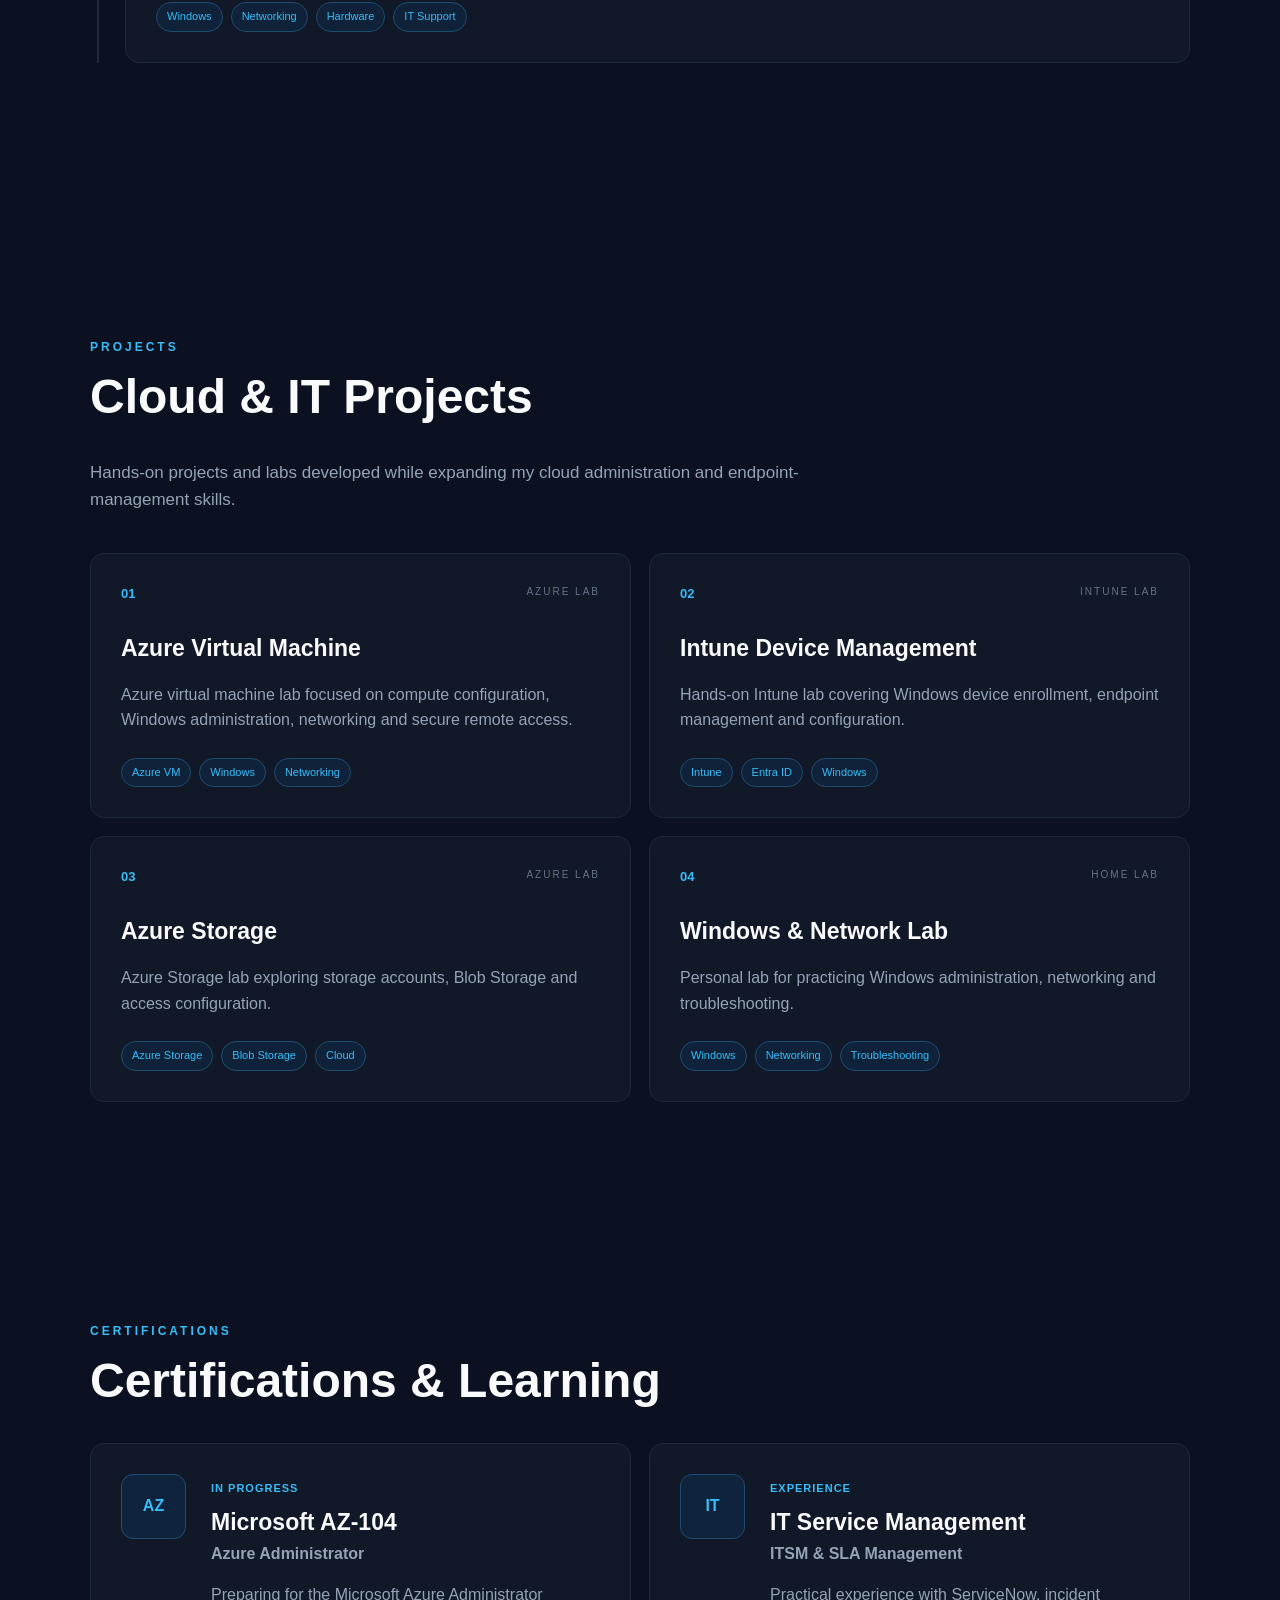
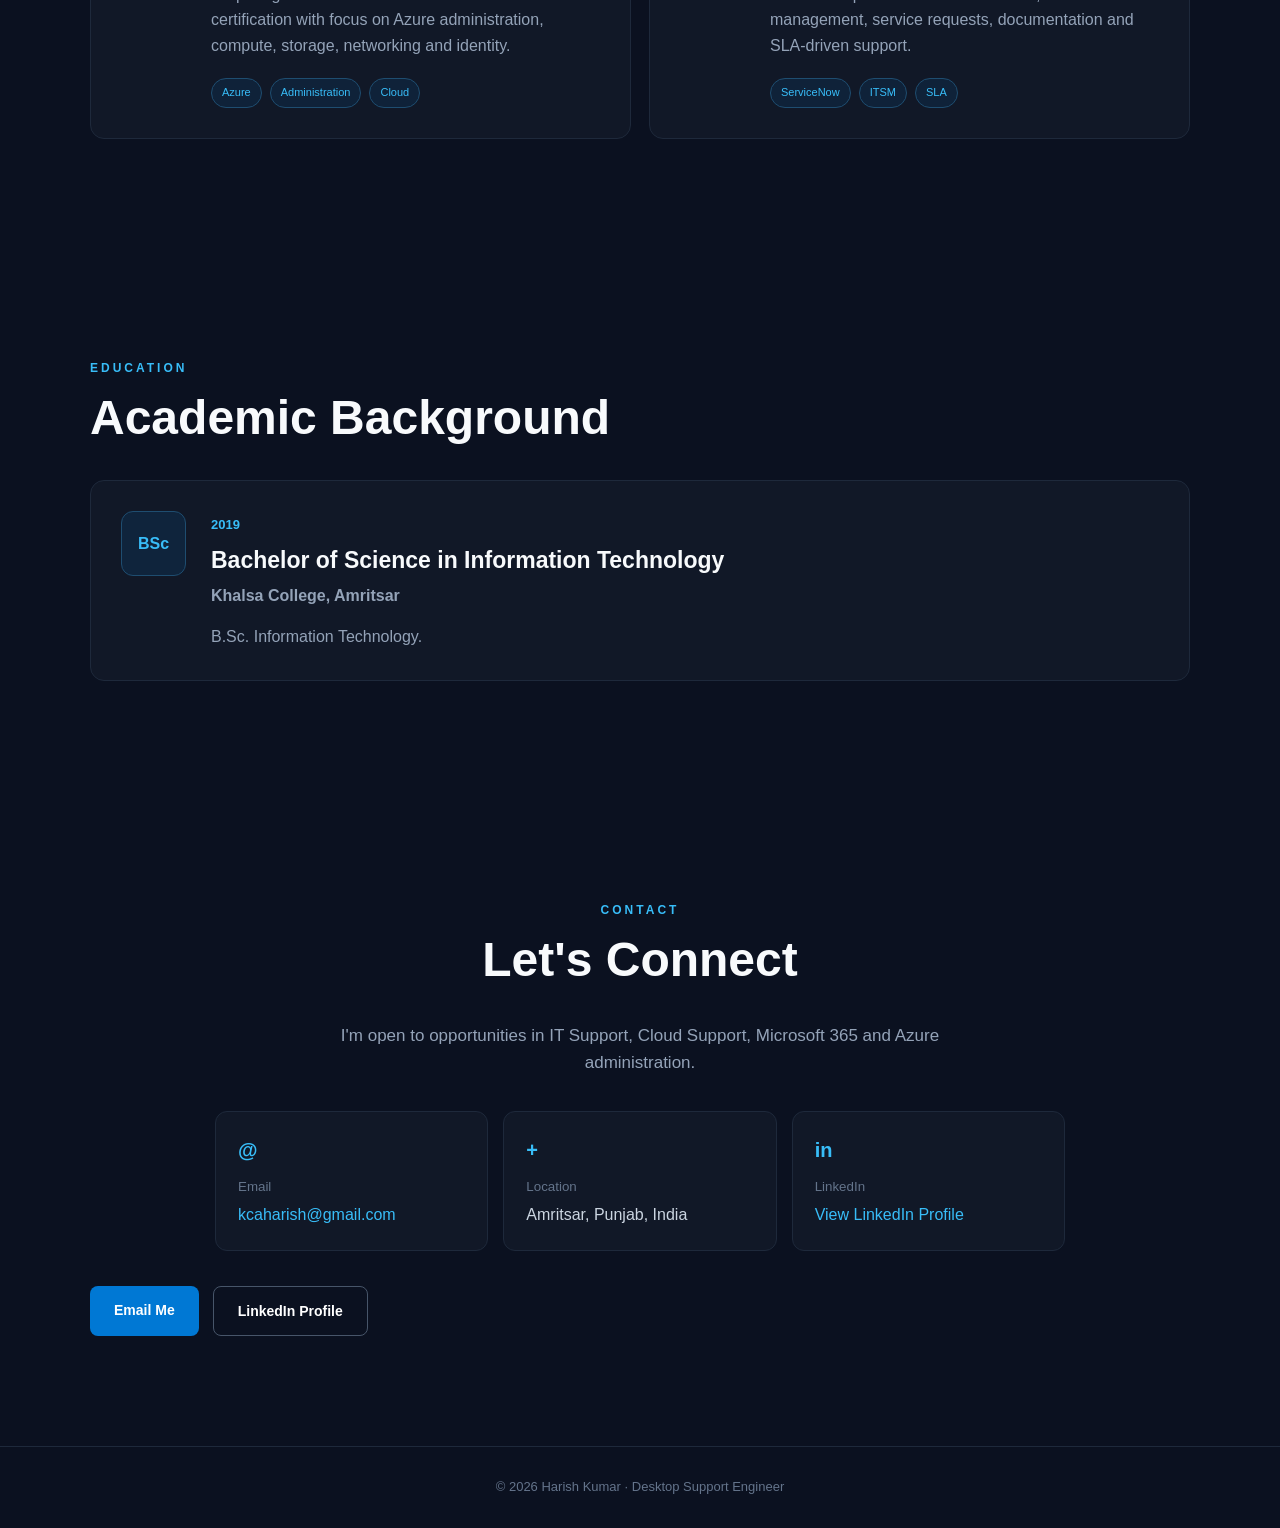
==== commit 5b912f31: "update portfolio and reume" ====
--- a/index.html
+++ b/index.html
@@ -5,668 +5,1232 @@
     <meta charset="UTF-8">
     <meta name="viewport" content="width=device-width, initial-scale=1.0">
 
-    <title>Harish Kumar | Cloud Support Engineer</title>
+    <meta name="description"
+        content="Harish Kumar - Desktop Support Engineer specializing in Windows, Microsoft 365, Intune, Entra ID, ServiceNow and Azure.">
+
+    <meta name="keywords"
+        content="Harish Kumar, Desktop Support Engineer, IT Support, Microsoft 365, Intune, Azure, Entra ID, ServiceNow">
+
+    <meta name="author" content="Harish Kumar">
+
+    <title>Harish Kumar | Desktop Support Engineer</title>
 
     <link rel="stylesheet" href="style.css">
 </head>
 
 <body>
 
-    <!-- Navigation -->
+
+    <!-- ========================================
+         NAVIGATION
+    ========================================= -->
+
     <header>
+
         <nav class="navbar">
 
-            <div class="logo">HK</div>
+            <a href="#home" class="logo">
+                HK
+            </a>
 
             <ul class="nav-links">
-                <li><a href="#home">Home</a></li>
-                <li><a href="#about">About</a></li>
-                <li><a href="#skills">Skills</a></li>
-                <li><a href="#experience">Experience</a></li>
-                <li><a href="#projects">Projects</a></li>
-                <li><a href="#certifications">Certifications</a></li>
-                <li><a href="#education">Education</a></li>
-                <li><a href="#contact">Contact</a></li>
+
+                <li>
+                    <a href="#home">Home</a>
+                </li>
+
+                <li>
+                    <a href="#about">About</a>
+                </li>
+
+                <li>
+                    <a href="#skills">Skills</a>
+                </li>
+
+                <li>
+                    <a href="#experience">Experience</a>
+                </li>
+
+                <li>
+                    <a href="#projects">Projects</a>
+                </li>
+
+                <li>
+                    <a href="#certifications">Certifications</a>
+                </li>
+
+                <li>
+                    <a href="#education">Education</a>
+                </li>
+
+                <li>
+                    <a href="#contact">Contact</a>
+                </li>
+
             </ul>
 
         </nav>
+
     </header>
 
 
-    <!-- Hero Section -->
+
+    <!-- ========================================
+         HERO
+    ========================================= -->
+
     <section id="home" class="hero">
 
         <div class="hero-content">
+
             <div class="status-badge">
-    ● AZ-104 Azure Administrator — In Progress
-</div>
-
-            <p class="hello">HELLO, I'M</p>
-
-            <h1>Harish Kumar</h1>
-
-            <h2>Cloud Support Engineer</h2>
+                ● AZ-104 Azure Administrator — In Progress
+            </div>
+
+            <p class="hello">
+                HELLO, I'M
+            </p>
+
+            <h1>
+                Harish Kumar
+            </h1>
+
+            <h2>
+                Desktop Support Engineer
+                <span>|</span>
+                Cloud & Azure Aspirant
+            </h2>
 
             <p class="hero-description">
-                IT Support professional specializing in Microsoft 365,
-                Azure, Intune, Windows Administration and ServiceNow.
+
+                Technical Support Engineer with 6+ years of IT support
+                experience in enterprise, SLA-driven environments.
+                Experienced in Windows, Microsoft 365, Entra ID,
+                Intune, Windows Autopilot, ServiceNow, networking
+                and remote user support.
+
             </p>
 
+            <div class="hero-highlights">
+
+                <span>Windows 10/11</span>
+                <span>Microsoft 365</span>
+                <span>Intune</span>
+                <span>Entra ID</span>
+                <span>ServiceNow</span>
+
+            </div>
+
             <div class="buttons">
 
-    <a href="Resume.pdf" download class="btn primary">
-                Download Resume
-    </a>
-
-    <a href="https://www.linkedin.com/in/harish13051997/"
-        target="_blank"
-        rel="noopener noreferrer"
-        class="btn secondary">
-        LinkedIn
-    </a>
-
-    <a href="https://github.com/" 
-       target="_blank" 
-       class="btn secondary">
-        GitHub
-    </a>
-
-</div>
+                <a href="Resume.pdf"
+                    download
+                    class="btn primary">
+
+                    Download Resume
+
+                </a>
+
+
+                <a href="https://www.linkedin.com/in/harish13051997/"
+                    target="_blank"
+                    rel="noopener noreferrer"
+                    class="btn secondary">
+
+                    LinkedIn
+
+                </a>
+
+
+                <a href="https://github.com/Billionaireharish"
+                    target="_blank"
+                    rel="noopener noreferrer"
+                    class="btn secondary">
+
+                    GitHub
+
+                </a>
+
+            </div>
 
         </div>
 
     </section>
 
 
-    <!-- About -->
-<section id="about" class="section about-section">
-
-    <p class="section-label">ABOUT ME</p>
-
-    <h2>IT Support Engineer<br>Building Toward Cloud</h2>
-
-    <div class="about-grid">
-
-        <div class="about-text">
-
-            <p>
-                I am an IT Support professional focused on
-                Microsoft technologies, endpoint management
-                and cloud administration.
-            </p>
-
-            <p>
-                My experience includes supporting Windows
-                environments, Microsoft 365, Entra ID,
-                Intune, networking and ServiceNow.
-            </p>
-
-            <p>
-                I am currently expanding my Azure skills and
-                working toward the Microsoft AZ-104 Azure
-                Administrator certification.
-            </p>
+
+    <!-- ========================================
+         ABOUT
+    ========================================= -->
+
+    <section id="about" class="section">
+
+        <p class="section-label">
+            ABOUT ME
+        </p>
+
+        <h2>
+            Technical Support Professional
+        </h2>
+
+
+        <div class="about-grid">
+
+
+            <div class="about-text">
+
+                <p>
+
+                    I am a Technical Support Engineer with
+                    6+ years of IT support experience in
+                    enterprise and SLA-driven environments.
+
+                </p>
+
+
+                <p>
+
+                    My experience includes first- and second-level
+                    technical support, Windows 10/11 troubleshooting,
+                    Microsoft 365, Microsoft Entra ID, Microsoft
+                    Intune, Windows Autopilot, user access support,
+                    VPN and network troubleshooting, software
+                    installation and ITSM ticket management.
+
+                </p>
+
+
+                <p>
+
+                    I currently support airline users through
+                    Digitide Solution Ltd. for IndiGo Airlines,
+                    while developing my Azure administration
+                    skills and preparing for AZ-104.
+
+                </p>
+
+            </div>
+
+
+            <div class="about-highlights">
+
+
+                <div class="highlight">
+
+                    <strong>
+                        6+ Years
+                    </strong>
+
+                    <span>
+                        IT Support Experience
+                    </span>
+
+                </div>
+
+
+                <div class="highlight">
+
+                    <strong>
+                        Microsoft 365
+                    </strong>
+
+                    <span>
+                        Enterprise Application Support
+                    </span>
+
+                </div>
+
+
+                <div class="highlight">
+
+                    <strong>
+                        Intune
+                    </strong>
+
+                    <span>
+                        Endpoint Management & Autopilot
+                    </span>
+
+                </div>
+
+
+                <div class="highlight">
+
+                    <strong>
+                        Azure
+                    </strong>
+
+                    <span>
+                        Administrator Career Path
+                    </span>
+
+                </div>
+
+
+            </div>
 
         </div>
 
-
-        <div class="about-highlights">
-
-            <div class="highlight">
-                <strong>IT Support</strong>
-                <span>Windows & End User Support</span>
-            </div>
-
-            <div class="highlight">
-                <strong>Microsoft 365</strong>
-                <span>Cloud Productivity & Administration</span>
-            </div>
-
-            <div class="highlight">
-                <strong>Intune</strong>
-                <span>Endpoint Management</span>
-            </div>
-
-            <div class="highlight">
-                <strong>Azure</strong>
-                <span>Administrator Journey</span>
-            </div>
+    </section>
+
+
+
+    <!-- ========================================
+         SKILLS
+    ========================================= -->
+
+    <section id="skills" class="section">
+
+        <p class="section-label">
+            SKILLS
+        </p>
+
+        <h2>
+            Technologies & Expertise
+        </h2>
+
+
+        <div class="skills-grid">
+
+
+            <div class="skill-card">
+
+                <div class="skill-icon">
+                    W
+                </div>
+
+                <h3>
+                    Windows 10/11
+                </h3>
+
+                <p>
+                    Troubleshooting, administration,
+                    configuration, performance and
+                    peripheral issues.
+                </p>
+
+                <div class="skill-bar">
+                    <div class="skill-progress windows"></div>
+                </div>
+
+            </div>
+
+
+
+            <div class="skill-card">
+
+                <div class="skill-icon">
+                    M
+                </div>
+
+                <h3>
+                    Microsoft 365
+                </h3>
+
+                <p>
+                    Outlook, Teams, Word, Excel,
+                    OneDrive and profile configuration.
+                </p>
+
+                <div class="skill-bar">
+                    <div class="skill-progress m365"></div>
+                </div>
+
+            </div>
+
+
+
+            <div class="skill-card">
+
+                <div class="skill-icon">
+                    I
+                </div>
+
+                <h3>
+                    Microsoft Intune
+                </h3>
+
+                <p>
+                    Windows endpoint provisioning,
+                    device enrollment and management.
+                </p>
+
+                <div class="skill-bar">
+                    <div class="skill-progress intune"></div>
+                </div>
+
+            </div>
+
+
+
+            <div class="skill-card">
+
+                <div class="skill-icon">
+                    A
+                </div>
+
+                <h3>
+                    Entra ID
+                </h3>
+
+                <p>
+                    Password resets, account unlocks,
+                    MFA, authentication and access support.
+                </p>
+
+                <div class="skill-bar">
+                    <div class="skill-progress entra"></div>
+                </div>
+
+            </div>
+
+
+
+            <div class="skill-card">
+
+                <div class="skill-icon">
+                    S
+                </div>
+
+                <h3>
+                    ServiceNow / ITSM
+                </h3>
+
+                <p>
+                    Incident management, service requests,
+                    documentation and SLA management.
+                </p>
+
+                <div class="skill-bar">
+                    <div class="skill-progress servicenow"></div>
+                </div>
+
+            </div>
+
+
+
+            <div class="skill-card">
+
+                <div class="skill-icon">
+                    N
+                </div>
+
+                <h3>
+                    Networking
+                </h3>
+
+                <p>
+                    VPN, LAN/WAN, Wi-Fi, TCP/IP,
+                    DNS and DHCP troubleshooting.
+                </p>
+
+                <div class="skill-bar">
+                    <div class="skill-progress networking"></div>
+                </div>
+
+            </div>
+
+
+
+            <div class="skill-card">
+
+                <div class="skill-icon">
+                    P
+                </div>
+
+                <h3>
+                    PowerShell
+                </h3>
+
+                <p>
+                    Basic PowerShell and command-line
+                    troubleshooting.
+                </p>
+
+                <div class="skill-bar">
+                    <div class="skill-progress powershell"></div>
+                </div>
+
+            </div>
+
+
+
+            <div class="skill-card">
+
+                <div class="skill-icon">
+                    R
+                </div>
+
+                <h3>
+                    Remote Support
+                </h3>
+
+                <p>
+                    Remote user assistance using Microsoft
+                    Teams and approved remote-support tools.
+                </p>
+
+                <div class="skill-bar">
+                    <div class="skill-progress remote"></div>
+                </div>
+
+            </div>
+
 
         </div>
 
-    </div>
-
-</section>
-
-
-    <!-- Skills -->
-   <section id="skills" class="section">
-
-    <p class="section-label">SKILLS</p>
-
-    <h2>Technologies I Work With</h2>
-
-    <div class="skills-grid">
-
-        <div class="skill-card">
-            <div class="skill-icon">☁</div>
-            <h3>Azure</h3>
-            <p>Azure fundamentals, Virtual Machines, Storage and networking.</p>
-
-            <div class="skill-bar">
-                <div class="skill-progress azure"></div>
-            </div>
+    </section>
+
+
+
+    <!-- ========================================
+         EXPERIENCE
+    ========================================= -->
+
+    <section id="experience" class="section">
+
+        <p class="section-label">
+            EXPERIENCE
+        </p>
+
+        <h2>
+            My Career Journey
+        </h2>
+
+
+        <div class="timeline">
+
+
+            <!-- CURRENT ROLE -->
+
+            <div class="timeline-item">
+
+                <div class="timeline-dot"></div>
+
+
+                <div class="timeline-content">
+
+                    <span class="timeline-date">
+                        May 2025 — Present
+                    </span>
+
+                    <h3>
+                        Desktop Support Engineer
+                    </h3>
+
+                    <h4>
+                        Digitide Solution Ltd.
+                        <span>·</span>
+                        Client: IndiGo Airlines
+                        <span>·</span>
+                        Amritsar
+                    </h4>
+
+
+                    <p>
+                        Providing first- and second-level technical
+                        support to airline users in an enterprise
+                        environment.
+                    </p>
+
+
+                    <ul>
+
+                        <li>
+                            Provide first- and second-level technical
+                            support, resolving hardware, software,
+                            operating system, application, access,
+                            and connectivity issues.
+                        </li>
+
+                        <li>
+                            Troubleshoot Windows 10/11 systems,
+                            including application errors, system
+                            configuration, registry-related issues,
+                            performance problems, and peripheral issues.
+                        </li>
+
+                        <li>
+                            Support Microsoft 365 applications including
+                            Outlook, Teams, Word, Excel, and OneDrive,
+                            including profile and configuration
+                            troubleshooting.
+                        </li>
+
+                        <li>
+                            Support Microsoft Entra ID activities
+                            including password resets, account unlocks,
+                            MFA, authentication issues, and access requests.
+                        </li>
+
+                        <li>
+                            Provision and manage Windows endpoints using
+                            Microsoft Intune and Windows Autopilot,
+                            including device enrollment and lifecycle
+                            activities.
+                        </li>
+
+                        <li>
+                            Troubleshoot VPN, LAN/WAN, Wi-Fi, and internet
+                            connectivity issues and coordinate with
+                            network teams when escalation is required.
+                        </li>
+
+                        <li>
+                            Install, configure, and troubleshoot business
+                            applications and enterprise software.
+                        </li>
+
+                        <li>
+                            Create, update, document, and close incidents
+                            and service requests in ServiceNow while
+                            working within defined SLA requirements.
+                        </li>
+
+                        <li>
+                            Escalate complex incidents to infrastructure,
+                            network, application, or security teams and
+                            coordinate resolution through closure.
+                        </li>
+
+                        <li>
+                            Provide remote support through Microsoft Teams
+                            and approved remote-support tools.
+                        </li>
+
+                    </ul>
+
+
+                    <div class="experience-tags">
+
+                        <span>Windows</span>
+                        <span>Microsoft 365</span>
+                        <span>Intune</span>
+                        <span>Autopilot</span>
+                        <span>Entra ID</span>
+                        <span>ServiceNow</span>
+                        <span>Networking</span>
+                        <span>Remote Support</span>
+
+                    </div>
+
+                </div>
+
+            </div>
+
+
+
+            <!-- MSL -->
+
+            <div class="timeline-item">
+
+                <div class="timeline-dot"></div>
+
+
+                <div class="timeline-content">
+
+                    <span class="timeline-date">
+                        Oct 2021 — Sep 2024
+                    </span>
+
+                    <h3>
+                        IT Support Associate
+                    </h3>
+
+                    <h4>
+                        MSL Learning System PVT. LTD
+                        <span>·</span>
+                        Amritsar
+                    </h4>
+
+
+                    <p>
+                        Delivered technical support for users,
+                        systems and IT infrastructure.
+                    </p>
+
+
+                    <ul>
+
+                        <li>
+                            Provided technical support for Windows
+                            systems, Microsoft Office applications,
+                            software installation, printers,
+                            networking, and user issues.
+                        </li>
+
+                        <li>
+                            Managed ServiceNow incidents and service
+                            requests while maintaining SLA compliance.
+                        </li>
+
+                        <li>
+                            Performed remote troubleshooting and
+                            guided users through technical resolutions.
+                        </li>
+
+                        <li>
+                            Supported software licensing, application
+                            configuration, endpoint troubleshooting,
+                            and IT documentation.
+                        </li>
+
+                        <li>
+                            Escalated complex technical issues to
+                            relevant teams and followed through
+                            to resolution.
+                        </li>
+
+                    </ul>
+
+
+                    <div class="experience-tags">
+
+                        <span>Windows</span>
+                        <span>Microsoft Office</span>
+                        <span>ServiceNow</span>
+                        <span>ITSM</span>
+                        <span>Remote Support</span>
+
+                    </div>
+
+                </div>
+
+            </div>
+
+
+
+            <!-- KHALSA -->
+
+            <div class="timeline-item">
+
+                <div class="timeline-dot"></div>
+
+
+                <div class="timeline-content">
+
+                    <span class="timeline-date">
+                        Aug 2019 — Sep 2021
+                    </span>
+
+                    <h3>
+                        IT Support & Lab Instructor
+                    </h3>
+
+                    <h4>
+                        Khalsa College
+                        <span>·</span>
+                        Amritsar
+                    </h4>
+
+
+                    <p>
+                        Supported computer laboratories,
+                        users and campus IT infrastructure.
+                    </p>
+
+
+                    <ul>
+
+                        <li>
+                            Provided technical support for desktops,
+                            laptops, peripherals, Windows systems,
+                            applications, and campus IT infrastructure.
+                        </li>
+
+                        <li>
+                            Troubleshot LAN/Wi-Fi connectivity
+                            and common hardware and software issues.
+                        </li>
+
+                        <li>
+                            Installed and configured operating systems
+                            and applications and maintained reliable
+                            lab environments.
+                        </li>
+
+                        <li>
+                            Provided technical guidance and training
+                            to staff and students.
+                        </li>
+
+                    </ul>
+
+
+                    <div class="experience-tags">
+
+                        <span>Windows</span>
+                        <span>Networking</span>
+                        <span>Hardware</span>
+                        <span>IT Support</span>
+
+                    </div>
+
+                </div>
+
+            </div>
+
+
         </div>
 
-
-        <div class="skill-card">
-            <div class="skill-icon">▣</div>
-            <h3>Microsoft 365</h3>
-            <p>Outlook, Teams, OneDrive and Microsoft 365 support.</p>
-
-            <div class="skill-bar">
-                <div class="skill-progress m365"></div>
-            </div>
-        </div>
-
-
-        <div class="skill-card">
-            <div class="skill-icon">⚙</div>
-            <h3>Microsoft Intune</h3>
-            <p>Device enrollment, endpoint management and Autopilot.</p>
-
-            <div class="skill-bar">
-                <div class="skill-progress intune"></div>
-            </div>
-        </div>
-
-
-        <div class="skill-card">
-            <div class="skill-icon">♙</div>
-            <h3>Entra ID</h3>
-            <p>User administration, authentication and identity management.</p>
-
-            <div class="skill-bar">
-                <div class="skill-progress entra"></div>
-            </div>
-        </div>
-
-
-        <div class="skill-card">
-            <div class="skill-icon">▤</div>
-            <h3>Windows Administration</h3>
-            <p>Windows 10/11 troubleshooting and endpoint support.</p>
-
-            <div class="skill-bar">
-                <div class="skill-progress windows"></div>
-            </div>
-        </div>
-
-
-        <div class="skill-card">
-            <div class="skill-icon">⌘</div>
-            <h3>ServiceNow</h3>
-            <p>Incident management, SLA compliance and ticket resolution.</p>
-
-            <div class="skill-bar">
-                <div class="skill-progress servicenow"></div>
-            </div>
-        </div>
-
-
-        <div class="skill-card">
-            <div class="skill-icon">◈</div>
-            <h3>Networking</h3>
-            <p>LAN, WAN, DNS, DHCP and network troubleshooting.</p>
-
-            <div class="skill-bar">
-                <div class="skill-progress networking"></div>
-            </div>
-        </div>
-
-
-        <div class="skill-card">
-            <div class="skill-icon">⌘</div>
-            <h3>PowerShell</h3>
-            <p>Basic PowerShell and command-line troubleshooting.</p>
-
-            <div class="skill-bar">
-                <div class="skill-progress powershell"></div>
-            </div>
-        </div>
-
-    </div>
-
-</section>
-
-
-    <!-- Experience -->
-<section id="experience" class="section">
-
-    <p class="section-label">EXPERIENCE</p>
-
-    <h2>My Career Journey</h2>
-
-    <div class="timeline">
-
-        <!-- Digitide Solution LTD -->
-        <div class="timeline-item">
-
-            <div class="timeline-dot"></div>
-
-            <div class="timeline-content">
-
-                <span class="timeline-date">
-                    May 2025 — Present
-                </span>
-
-                <h3>Desktop Support Engineer</h3>
-
-                <h4>Digitide Solution LTD · Amritsar</h4>
-
-                <p>
-                    Providing Level 1/2 technical support and
-                    endpoint management in an enterprise environment.
-                </p>
-
-                <ul>
-                    <li>Windows 10/11, desktop and laptop troubleshooting</li>
-                    <li>Microsoft 365, Outlook and enterprise application support</li>
-                    <li>Microsoft Intune and Company Portal device management</li>
-                    <li>Windows Autopilot device provisioning and deployment</li>
-                    <li>Microsoft Entra ID / Active Directory and MFA support</li>
-                    <li>LAN, Wi-Fi, VPN, TCP/IP, DNS and DHCP troubleshooting</li>
-                    <li>Android and iOS device configuration and management</li>
-                    <li>ServiceNow incident and service request management</li>
-                    <li>On-site and remote technical support using Microsoft Teams and TeamViewer</li>
-                    <li>IT asset management, security updates and preventive maintenance</li>
-                </ul>
-
-                <div class="experience-tags">
-                    <span>Microsoft 365</span>
-                    <span>Intune</span>
-                    <span>Autopilot</span>
-                    <span>Entra ID</span>
-                    <span>ServiceNow</span>
-                    <span>Networking</span>
-                </div>
-
-            </div>
-
-        </div>
-
-
-        <!-- MSL Learning System -->
-        <div class="timeline-item">
-
-            <div class="timeline-dot"></div>
-
-            <div class="timeline-content">
-
-                <span class="timeline-date">
-                    Oct 2021 — Sep 2024
-                </span>
-
-                <h3>IT Support Associate</h3>
-
-                <h4>MSL Learning System PVT. LTD · Amritsar</h4>
-
-                <p>
-                    Delivered technical support to students, faculty
-                    and administrative staff through chat and call channels.
-                </p>
-
-                <ul>
-                    <li>Provided real-time technical support using Zoho Assist</li>
-                    <li>Managed 1,000+ ServiceNow tickets with 95% SLA compliance</li>
-                    <li>Managed 500+ software licenses and maintained vendor compliance</li>
-                    <li>Improved license tracking accuracy through ServiceNow SAM workflows</li>
-                    <li>Supported 200+ students per exam session</li>
-                    <li>Supervised online proctoring systems</li>
-                    <li>Trained students and faculty on digital examination platforms</li>
-                </ul>
-
-                <div class="experience-tags">
-                    <span>ServiceNow</span>
-                    <span>Zoho Assist</span>
-                    <span>IT Support</span>
-                    <span>SLA</span>
-                </div>
-
-            </div>
-
-        </div>
-
-
-        <!-- Khalsa College -->
-        <div class="timeline-item">
-
-            <div class="timeline-dot"></div>
-
-            <div class="timeline-content">
-
-                <span class="timeline-date">
-                    Aug 2019 — Sep 2021
-                </span>
-
-                <h3>IT Support & Lab Instructor</h3>
-
-                <h4>Khalsa College · Amritsar</h4>
-
-                <p>
-                    Supported computer laboratories, users and
-                    campus IT infrastructure.
-                </p>
-
-                <ul>
-                    <li>Administered 100+ desktops, laptops and peripherals</li>
-                    <li>Installed and configured Windows operating systems</li>
-                    <li>Troubleshot academic software and hardware issues</li>
-                    <li>Diagnosed LAN and Wi-Fi connectivity issues</li>
-                    <li>Provided IT training to staff and students</li>
-                </ul>
-
-                <div class="experience-tags">
+    </section>
+
+
+
+    <!-- ========================================
+         PROJECTS
+    ========================================= -->
+
+    <section id="projects" class="section">
+
+        <p class="section-label">
+            PROJECTS
+        </p>
+
+        <h2>
+            Cloud & IT Projects
+        </h2>
+
+        <p class="projects-intro">
+
+            Hands-on projects and labs developed while
+            expanding my cloud administration and
+            endpoint-management skills.
+
+        </p>
+
+
+        <div class="projects-grid">
+
+
+            <article class="project-card">
+
+                <div class="project-top">
+
+                    <span class="project-number">
+                        01
+                    </span>
+
+                    <span class="project-type">
+                        AZURE LAB
+                    </span>
+
+                </div>
+
+                <h3>
+                    Azure Virtual Machine
+                </h3>
+
+                <p>
+                    Azure virtual machine lab focused on
+                    compute configuration, Windows administration,
+                    networking and secure remote access.
+                </p>
+
+                <div class="project-tags">
+
+                    <span>Azure VM</span>
                     <span>Windows</span>
                     <span>Networking</span>
-                    <span>Hardware</span>
-                    <span>IT Support</span>
-                </div>
-
-            </div>
+
+                </div>
+
+            </article>
+
+
+
+            <article class="project-card">
+
+                <div class="project-top">
+
+                    <span class="project-number">
+                        02
+                    </span>
+
+                    <span class="project-type">
+                        INTUNE LAB
+                    </span>
+
+                </div>
+
+                <h3>
+                    Intune Device Management
+                </h3>
+
+                <p>
+                    Hands-on Intune lab covering Windows device
+                    enrollment, endpoint management and
+                    configuration.
+                </p>
+
+                <div class="project-tags">
+
+                    <span>Intune</span>
+                    <span>Entra ID</span>
+                    <span>Windows</span>
+
+                </div>
+
+            </article>
+
+
+
+            <article class="project-card">
+
+                <div class="project-top">
+
+                    <span class="project-number">
+                        03
+                    </span>
+
+                    <span class="project-type">
+                        AZURE LAB
+                    </span>
+
+                </div>
+
+                <h3>
+                    Azure Storage
+                </h3>
+
+                <p>
+                    Azure Storage lab exploring storage accounts,
+                    Blob Storage and access configuration.
+                </p>
+
+                <div class="project-tags">
+
+                    <span>Azure Storage</span>
+                    <span>Blob Storage</span>
+                    <span>Cloud</span>
+
+                </div>
+
+            </article>
+
+
+
+            <article class="project-card">
+
+                <div class="project-top">
+
+                    <span class="project-number">
+                        04
+                    </span>
+
+                    <span class="project-type">
+                        HOME LAB
+                    </span>
+
+                </div>
+
+                <h3>
+                    Windows & Network Lab
+                </h3>
+
+                <p>
+                    Personal lab for practicing Windows
+                    administration, networking and
+                    troubleshooting.
+                </p>
+
+                <div class="project-tags">
+
+                    <span>Windows</span>
+                    <span>Networking</span>
+                    <span>Troubleshooting</span>
+
+                </div>
+
+            </article>
+
 
         </div>
 
-    </div>
-
-</section>
-
-
-    <!-- Projects -->
-    <section id="projects" class="section">
-
-    <p class="section-label">PROJECTS</p>
-
-    <h2>Cloud & IT Projects</h2>
-
-    <p class="projects-intro">
-        Hands-on labs and projects created while developing my
-        Azure administration and cloud support skills.
-    </p>
-
-    <div class="projects-grid">
-
-        <!-- Project 1 -->
-        <article class="project-card">
-
-            <div class="project-top">
-                <span class="project-number">01</span>
-                <span class="project-type">AZURE LAB</span>
-            </div>
-
-            <h3>Azure Virtual Machine</h3>
-
-            <p>
-                Deployed a Windows virtual machine in Microsoft Azure
-                and explored virtual machine configuration, networking
-                and secure remote access.
-            </p>
-
-            <div class="project-tags">
-                <span>Azure VM</span>
-                <span>Windows Server</span>
-                <span>Networking</span>
-            </div>
-
-        </article>
-
-
-        <!-- Project 2 -->
-        <article class="project-card">
-
-            <div class="project-top">
-                <span class="project-number">02</span>
-                <span class="project-type">INTUNE LAB</span>
-            </div>
-
-            <h3>Microsoft Intune Device Management</h3>
-
-            <p>
-                Built an Intune lab to explore Windows device enrollment,
-                device management, compliance policies and endpoint
-                configuration.
-            </p>
-
-            <div class="project-tags">
-                <span>Intune</span>
-                <span>Entra ID</span>
-                <span>Windows</span>
-            </div>
-
-        </article>
-
-
-        <!-- Project 3 -->
-        <article class="project-card">
-
-            <div class="project-top">
-                <span class="project-number">03</span>
-                <span class="project-type">AZURE LAB</span>
-            </div>
-
-            <h3>Azure Storage</h3>
-
-            <p>
-                Created an Azure Storage environment and explored
-                storage accounts, Blob Storage and access management.
-            </p>
-
-            <div class="project-tags">
-                <span>Azure Storage</span>
-                <span>Blob Storage</span>
-                <span>Cloud</span>
-            </div>
-
-        </article>
-
-
-        <!-- Project 4 -->
-        <article class="project-card">
-
-            <div class="project-top">
-                <span class="project-number">04</span>
-                <span class="project-type">HOME LAB</span>
-            </div>
-
-            <h3>Windows & Network Home Lab</h3>
-
-            <p>
-                Created a personal lab environment to practice Windows
-                administration, networking, troubleshooting and
-                system configuration.
-            </p>
-
-            <div class="project-tags">
-                <span>Windows</span>
-                <span>Networking</span>
-                <span>Troubleshooting</span>
-            </div>
-
-        </article>
-
-    </div>
-
-</section>
-
-<!-- Certifications -->
-<section id="certifications" class="section">
-
-    <p class="section-label">LEARNING</p>
-
-    <h2>Certifications & Learning</h2>
-
-    <div class="certifications-grid">
-
-        <div class="certification-card">
-
-            <div class="cert-icon">AZ</div>
-
-            <div class="cert-content">
-
-                <span class="cert-status">
-                    IN PROGRESS
+    </section>
+
+
+
+    <!-- ========================================
+         CERTIFICATIONS
+    ========================================= -->
+
+    <section id="certifications" class="section">
+
+        <p class="section-label">
+            CERTIFICATIONS
+        </p>
+
+        <h2>
+            Certifications & Learning
+        </h2>
+
+
+        <div class="certifications-grid">
+
+
+            <div class="certification-card">
+
+                <div class="cert-icon">
+                    AZ
+                </div>
+
+
+                <div class="cert-content">
+
+                    <span class="cert-status">
+                        IN PROGRESS
+                    </span>
+
+                    <h3>
+                        Microsoft AZ-104
+                    </h3>
+
+                    <h4>
+                        Azure Administrator
+                    </h4>
+
+                    <p>
+                        Preparing for the Microsoft Azure Administrator
+                        certification with focus on Azure administration,
+                        compute, storage, networking and identity.
+                    </p>
+
+
+                    <div class="cert-tags">
+
+                        <span>Azure</span>
+                        <span>Administration</span>
+                        <span>Cloud</span>
+
+                    </div>
+
+                </div>
+
+            </div>
+
+
+
+            <div class="certification-card">
+
+                <div class="cert-icon">
+                    IT
+                </div>
+
+
+                <div class="cert-content">
+
+                    <span class="cert-status">
+                        EXPERIENCE
+                    </span>
+
+                    <h3>
+                        IT Service Management
+                    </h3>
+
+                    <h4>
+                        ITSM & SLA Management
+                    </h4>
+
+                    <p>
+                        Practical experience with ServiceNow,
+                        incident management, service requests,
+                        documentation and SLA-driven support.
+                    </p>
+
+
+                    <div class="cert-tags">
+
+                        <span>ServiceNow</span>
+                        <span>ITSM</span>
+                        <span>SLA</span>
+
+                    </div>
+
+                </div>
+
+            </div>
+
+
+        </div>
+
+    </section>
+
+
+
+    <!-- ========================================
+         EDUCATION
+    ========================================= -->
+
+    <section id="education" class="section">
+
+        <p class="section-label">
+            EDUCATION
+        </p>
+
+        <h2>
+            Academic Background
+        </h2>
+
+
+        <div class="education-card">
+
+
+            <div class="education-icon">
+                BSc
+            </div>
+
+
+            <div class="education-content">
+
+                <span class="education-date">
+                    2019
                 </span>
 
-                <h3>Microsoft AZ-104</h3>
-
-                <h4>Azure Administrator</h4>
-
-                <p>
-                    Preparing for the Microsoft Azure Administrator
-                    certification with hands-on learning in Azure
-                    compute, storage, networking, identity and
-                    administration.
-                </p>
-
-                <div class="cert-tags">
-                    <span>Microsoft Azure</span>
-                    <span>Administration</span>
-                    <span>Cloud</span>
-                </div>
+                <h3>
+                    Bachelor of Science in Information Technology
+                </h3>
+
+                <h4>
+                    Khalsa College, Amritsar
+                </h4>
+
+                <p>
+                    B.Sc. Information Technology.
+                </p>
 
             </div>
 
         </div>
 
-
-        <div class="certification-card learning-card">
-
-            <div class="cert-icon">IT</div>
-
-            <div class="cert-content">
-
-                <span class="cert-status">
-                    EXPERIENCE
+    </section>
+
+
+
+    <!-- ========================================
+         CONTACT
+    ========================================= -->
+
+    <section id="contact" class="section contact">
+
+        <p class="section-label">
+            CONTACT
+        </p>
+
+        <h2>
+            Let's Connect
+        </h2>
+
+        <p class="contact-intro">
+
+            I'm open to opportunities in IT Support,
+            Cloud Support, Microsoft 365 and Azure
+            administration.
+
+        </p>
+
+
+        <div class="contact-info">
+
+
+            <div class="contact-item">
+
+                <span>
+                    @
                 </span>
 
-                <h3>IT Service Management</h3>
-
-                <h4>ITSM & SLA Management</h4>
-
-                <p>
-                    Practical experience working with ServiceNow,
-                    incident management, service requests and
-                    SLA-based support.
-                </p>
-
-                <div class="cert-tags">
-                    <span>ServiceNow</span>
-                    <span>ITSM</span>
-                    <span>SLA</span>
-                </div>
-
-            </div>
-
-        </div>
-
-    </div>
-
-</section>
-
-<!-- Education -->
-
-<section id="education" class="section">
-
-    <p class="section-label">EDUCATION</p>
-
-    <h2>Academic Background</h2>
-
-    <div class="education-card">
-
-        <div class="education-icon">
-            BSc
-        </div>
-
-        <div class="education-content">
-
-            <span class="education-date">
-                2019
-            </span>
-
-            <h3>Bachelor of Science in Information Technology</h3>
-
-            <h4>Khalsa College, Amritsar</h4>
-
-            <p>
-                Studied information technology with a focus on
-                computer systems, networking and technical
-                fundamentals.
-            </p>
-
-        </div>
-
-    </div>
-
-</section>
-
-<!-- Contact -->
-
-<section id="contact" class="section contact">
-
-    <p class="section-label">CONTACT</p>
-
-    <h2>Let's Connect</h2>
-
-    <p>
-        I'm open to opportunities in IT Support, Cloud Support,
-        Microsoft 365 and Azure administration.
-    </p>
-
-    <div class="contact-info">
-
-        <div class="contact-item">
-            <span>📧</span>
-            <div>
-                <small>Email</small>
+                <small>
+                    Email
+                </small>
+
                 <a href="mailto:kcaharish@gmail.com">
                     kcaharish@gmail.com
                 </a>
-            </div>
-        </div>
-
-        <div class="contact-item">
-            <span>📍</span>
-            <div>
-                <small>Location</small>
-                <p>Amritsar, Punjab, India</p>
-            </div>
-        </div>
-
-        <div class="contact-item">
-            <span>💼</span>
-            <div>
-                <small>LinkedIn</small>
-                <a
-                    href="https://www.linkedin.com/in/harish13051997/"
+
+            </div>
+
+
+
+            <div class="contact-item">
+
+                <span>
+                    +
+                </span>
+
+                <small>
+                    Location
+                </small>
+
+                <p>
+                    Amritsar, Punjab, India
+                </p>
+
+            </div>
+
+
+
+            <div class="contact-item">
+
+                <span>
+                    in
+                </span>
+
+                <small>
+                    LinkedIn
+                </small>
+
+                <a href="https://www.linkedin.com/in/harish13051997/"
                     target="_blank"
                     rel="noopener noreferrer">
+
                     View LinkedIn Profile
+
                 </a>
-            </div>
+
+            </div>
+
+
         </div>
 
-    </div>
-
-</section>
-
-
+
+        <div class="buttons contact-buttons">
+
+            <a href="mailto:kcaharish@gmail.com"
+                class="btn primary">
+
+                Email Me
+
+            </a>
+
+
+            <a href="https://www.linkedin.com/in/harish13051997/"
+                target="_blank"
+                rel="noopener noreferrer"
+                class="btn secondary">
+
+                LinkedIn Profile
+
+            </a>
+
+        </div>
+
+    </section>
+
+
+
+    <!-- ========================================
+         FOOTER
+    ========================================= -->
 
     <footer>
 
-        <p>© 2026 Harish Kumar</p>
+        <p>
+            © 2026 Harish Kumar · Desktop Support Engineer
+        </p>
 
     </footer>
 
+
 </body>
 
 </html>
--- a/style.css
+++ b/style.css
@@ -1,5 +1,5 @@
 /* ========================================
-   RESET & GENERAL
+   RESET
 ======================================== */
 
 * {
@@ -32,34 +32,37 @@
     position: fixed;
     top: 0;
     width: 100%;
-    background: rgba(11, 17, 32, 0.9);
-    backdrop-filter: blur(10px);
+    background: rgba(11, 17, 32, 0.88);
+    backdrop-filter: blur(12px);
+    border-bottom: 1px solid rgba(148, 163, 184, 0.08);
     z-index: 1000;
 }
 
 .navbar {
-    max-width: 1100px;
+    max-width: 1150px;
     margin: auto;
-    padding: 20px;
+    padding: 18px 25px;
     display: flex;
     justify-content: space-between;
     align-items: center;
 }
 
 .logo {
-    font-size: 25px;
-    font-weight: bold;
-    color: #38bdf8;
+    font-size: 26px;
+    font-weight: 800;
+    color: #38bdf8;
+    letter-spacing: 1px;
 }
 
 .nav-links {
     display: flex;
     list-style: none;
-    gap: 25px;
+    gap: 22px;
 }
 
 .nav-links a {
     color: #cbd5e1;
+    font-size: 14px;
     transition: 0.3s;
 }
 
@@ -74,53 +77,77 @@
 
 .hero {
     min-height: 100vh;
-    max-width: 1100px;
+    max-width: 1150px;
     margin: auto;
-    padding: 150px 20px 80px;
+    padding: 160px 25px 100px;
     display: flex;
     align-items: center;
 }
 
 .hero-content {
-    max-width: 750px;
+    max-width: 900px;
 }
 
 .status-badge {
     display: inline-block;
-    margin-bottom: 25px;
-    padding: 8px 15px;
+    margin-bottom: 28px;
+    padding: 8px 16px;
     border: 1px solid #0078d4;
     border-radius: 30px;
     color: #38bdf8;
     background: rgba(0, 120, 212, 0.08);
-    font-size: 14px;
+    font-size: 13px;
 }
 
 .hello {
     color: #38bdf8;
-    font-size: 14px;
+    font-size: 13px;
     font-weight: bold;
     letter-spacing: 4px;
-    margin-bottom: 15px;
+    margin-bottom: 18px;
 }
 
 .hero h1 {
-    font-size: 80px;
-    line-height: 1;
-    margin-bottom: 20px;
+    font-size: clamp(55px, 8vw, 88px);
+    line-height: 0.95;
+    letter-spacing: -3px;
+    margin-bottom: 25px;
 }
 
 .hero h2 {
-    font-size: 32px;
+    max-width: 850px;
+    font-size: clamp(24px, 4vw, 38px);
+    line-height: 1.2;
     color: #94a3b8;
     margin-bottom: 25px;
 }
 
+.hero h2 span {
+    color: #38bdf8;
+}
+
 .hero-description {
+    max-width: 760px;
     color: #cbd5e1;
     font-size: 18px;
-    max-width: 650px;
-    margin-bottom: 35px;
+    line-height: 1.8;
+    margin-bottom: 25px;
+}
+
+.hero-highlights {
+    display: flex;
+    flex-wrap: wrap;
+    gap: 8px;
+    margin-bottom: 30px;
+}
+
+.hero-highlights span {
+    padding: 6px 11px;
+    border-radius: 20px;
+    background: rgba(0, 120, 212, 0.1);
+    border: 1px solid #1e4d70;
+    color: #38bdf8;
+    font-size: 12px;
 }
 
 
@@ -128,18 +155,18 @@
    BUTTONS
 ======================================== */
 
-.buttons,
-.contact-buttons {
-    display: flex;
-    gap: 15px;
+.buttons {
+    display: flex;
+    gap: 14px;
     flex-wrap: wrap;
 }
 
 .btn {
     display: inline-block;
-    padding: 13px 25px;
+    padding: 13px 24px;
     border-radius: 8px;
-    font-weight: bold;
+    font-weight: 700;
+    font-size: 14px;
     transition: 0.3s;
 }
 
@@ -161,6 +188,7 @@
 .secondary:hover {
     border-color: #38bdf8;
     color: #38bdf8;
+    transform: translateY(-3px);
 }
 
 
@@ -169,22 +197,23 @@
 ======================================== */
 
 .section {
-    max-width: 1100px;
+    max-width: 1150px;
     margin: auto;
-    padding: 100px 20px;
+    padding: 110px 25px;
 }
 
 .section-label {
     color: #38bdf8;
-    font-size: 13px;
+    font-size: 12px;
     font-weight: bold;
     letter-spacing: 3px;
-    margin-bottom: 15px;
+    margin-bottom: 14px;
 }
 
 .section h2 {
-    font-size: 42px;
-    margin-bottom: 30px;
+    font-size: clamp(34px, 5vw, 48px);
+    line-height: 1.1;
+    margin-bottom: 35px;
 }
 
 
@@ -195,26 +224,25 @@
 .about-grid {
     display: grid;
     grid-template-columns: 1.2fr 0.8fr;
-    gap: 60px;
-    align-items: start;
+    gap: 70px;
 }
 
 .about-text p {
     color: #cbd5e1;
-    font-size: 18px;
-    margin-bottom: 20px;
+    font-size: 17px;
+    margin-bottom: 22px;
 }
 
 .about-highlights {
     display: grid;
-    gap: 15px;
+    gap: 14px;
 }
 
 .highlight {
-    padding: 20px;
+    padding: 22px;
     background: #111827;
     border: 1px solid #1e293b;
-    border-radius: 10px;
+    border-radius: 12px;
     transition: 0.3s;
 }
 
@@ -226,8 +254,8 @@
 .highlight strong {
     display: block;
     color: #38bdf8;
-    font-size: 18px;
-    margin-bottom: 5px;
+    font-size: 17px;
+    margin-bottom: 4px;
 }
 
 .highlight span {
@@ -243,7 +271,7 @@
 .skills-grid {
     display: grid;
     grid-template-columns: repeat(2, 1fr);
-    gap: 20px;
+    gap: 18px;
 }
 
 .skill-card {
@@ -255,9 +283,8 @@
 }
 
 .skill-card:hover {
-    transform: translateY(-6px);
+    transform: translateY(-5px);
     border-color: #38bdf8;
-    box-shadow: 0 10px 30px rgba(0, 120, 212, 0.12);
 }
 
 .skill-icon {
@@ -270,17 +297,18 @@
     border-radius: 10px;
     background: rgba(0, 120, 212, 0.12);
     color: #38bdf8;
-    font-size: 22px;
+    font-size: 20px;
+    font-weight: bold;
 }
 
 .skill-card h3 {
-    font-size: 21px;
+    font-size: 20px;
     margin-bottom: 8px;
 }
 
 .skill-card p {
     color: #94a3b8;
-    font-size: 15px;
+    font-size: 14px;
     margin-bottom: 20px;
 }
 
@@ -297,11 +325,8 @@
     border-radius: 10px;
 }
 
-
-/* Skill levels */
-
-.azure {
-    width: 60%;
+.windows {
+    width: 90%;
 }
 
 .m365 {
@@ -316,10 +341,6 @@
     width: 75%;
 }
 
-.windows {
-    width: 90%;
-}
-
 .servicenow {
     width: 85%;
 }
@@ -332,14 +353,18 @@
     width: 55%;
 }
 
-
-/* ========================================
-   EXPERIENCE TIMELINE
+.remote {
+    width: 85%;
+}
+
+
+/* ========================================
+   EXPERIENCE
 ======================================== */
 
 .timeline {
     position: relative;
-    margin-top: 50px;
+    margin-top: 45px;
     padding-left: 35px;
 }
 
@@ -355,7 +380,7 @@
 
 .timeline-item {
     position: relative;
-    margin-bottom: 60px;
+    margin-bottom: 55px;
 }
 
 .timeline-dot {
@@ -384,22 +409,23 @@
 }
 
 .timeline-date {
-    display: inline-block;
-    color: #38bdf8;
-    font-size: 14px;
-    font-weight: bold;
-    margin-bottom: 10px;
+    color: #38bdf8;
+    font-size: 13px;
+    font-weight: bold;
 }
 
 .timeline-content h3 {
-    font-size: 26px;
-    margin-bottom: 3px;
+    font-size: 25px;
+    margin-top: 5px;
 }
 
 .timeline-content h4 {
     color: #94a3b8;
-    font-size: 17px;
     margin-bottom: 15px;
+}
+
+.timeline-content h4 span {
+    color: #38bdf8;
 }
 
 .timeline-content > p {
@@ -417,19 +443,23 @@
     margin-bottom: 8px;
 }
 
-.experience-tags {
+.experience-tags,
+.project-tags,
+.cert-tags {
     display: flex;
     flex-wrap: wrap;
     gap: 8px;
 }
 
-.experience-tags span {
+.experience-tags span,
+.project-tags span,
+.cert-tags span {
     padding: 5px 10px;
     border-radius: 20px;
     background: rgba(0, 120, 212, 0.1);
     border: 1px solid #1e4d70;
     color: #38bdf8;
-    font-size: 12px;
+    font-size: 11px;
 }
 
 
@@ -440,14 +470,14 @@
 .projects-intro {
     max-width: 750px;
     color: #94a3b8;
-    font-size: 18px;
+    font-size: 17px;
     margin-bottom: 40px;
 }
 
 .projects-grid {
     display: grid;
     grid-template-columns: repeat(2, 1fr);
-    gap: 20px;
+    gap: 18px;
 }
 
 .project-card {
@@ -459,53 +489,36 @@
 }
 
 .project-card:hover {
-    transform: translateY(-7px);
+    transform: translateY(-6px);
     border-color: #38bdf8;
-    box-shadow: 0 15px 35px rgba(0, 120, 212, 0.12);
 }
 
 .project-top {
     display: flex;
     justify-content: space-between;
-    align-items: center;
     margin-bottom: 25px;
 }
 
 .project-number {
     color: #38bdf8;
-    font-size: 14px;
+    font-size: 13px;
     font-weight: bold;
 }
 
 .project-type {
     color: #64748b;
-    font-size: 11px;
+    font-size: 10px;
     letter-spacing: 2px;
 }
 
 .project-card h3 {
-    font-size: 24px;
+    font-size: 23px;
     margin-bottom: 15px;
 }
 
 .project-card > p {
     color: #94a3b8;
     margin-bottom: 25px;
-}
-
-.project-tags {
-    display: flex;
-    flex-wrap: wrap;
-    gap: 8px;
-}
-
-.project-tags span {
-    padding: 6px 10px;
-    border-radius: 20px;
-    background: rgba(0, 120, 212, 0.1);
-    border: 1px solid #1e4d70;
-    color: #38bdf8;
-    font-size: 12px;
 }
 
 
@@ -516,7 +529,7 @@
 .certifications-grid {
     display: grid;
     grid-template-columns: repeat(2, 1fr);
-    gap: 20px;
+    gap: 18px;
 }
 
 .certification-card {
@@ -544,7 +557,6 @@
     background: rgba(0, 120, 212, 0.12);
     border: 1px solid #1e4d70;
     color: #38bdf8;
-    font-size: 18px;
     font-weight: bold;
 }
 
@@ -556,7 +568,7 @@
 }
 
 .cert-content h3 {
-    font-size: 24px;
+    font-size: 23px;
     margin-top: 5px;
 }
 
@@ -570,18 +582,57 @@
     margin-bottom: 20px;
 }
 
-.cert-tags {
-    display: flex;
-    flex-wrap: wrap;
-    gap: 8px;
-}
-
-.cert-tags span {
-    padding: 5px 10px;
-    border-radius: 20px;
-    border: 1px solid #334155;
-    color: #cbd5e1;
-    font-size: 12px;
+
+/* ========================================
+   EDUCATION
+======================================== */
+
+.education-card {
+    display: flex;
+    gap: 25px;
+    padding: 30px;
+    background: #111827;
+    border: 1px solid #1e293b;
+    border-radius: 14px;
+    transition: 0.3s;
+}
+
+.education-card:hover {
+    border-color: #38bdf8;
+    transform: translateY(-5px);
+}
+
+.education-icon {
+    min-width: 65px;
+    height: 65px;
+    display: flex;
+    align-items: center;
+    justify-content: center;
+    border-radius: 12px;
+    background: rgba(0, 120, 212, 0.12);
+    border: 1px solid #1e4d70;
+    color: #38bdf8;
+    font-weight: bold;
+}
+
+.education-date {
+    color: #38bdf8;
+    font-size: 13px;
+    font-weight: bold;
+}
+
+.education-content h3 {
+    font-size: 23px;
+    margin: 5px 0;
+}
+
+.education-content h4 {
+    color: #94a3b8;
+    margin-bottom: 15px;
+}
+
+.education-content p {
+    color: #94a3b8;
 }
 
 
@@ -589,27 +640,27 @@
    CONTACT
 ======================================== */
 
-.contact-section {
+.contact {
     text-align: center;
 }
 
 .contact-intro {
     max-width: 650px;
-    margin: 0 auto 40px;
-    color: #94a3b8;
-    font-size: 18px;
+    margin: 0 auto 35px;
+    color: #94a3b8;
+    font-size: 17px;
 }
 
 .contact-info {
     max-width: 850px;
-    margin: 0 auto 40px;
+    margin: 0 auto 35px;
     display: grid;
     grid-template-columns: repeat(3, 1fr);
     gap: 15px;
 }
 
 .contact-item {
-    padding: 20px;
+    padding: 22px;
     background: #111827;
     border: 1px solid #1e293b;
     border-radius: 12px;
@@ -623,14 +674,16 @@
 }
 
 .contact-item > span {
-    font-size: 25px;
+    display: block;
+    color: #38bdf8;
+    font-size: 20px;
+    font-weight: bold;
 }
 
 .contact-item small {
     display: block;
     color: #64748b;
-    margin-top: 12px;
-    margin-bottom: 5px;
+    margin: 10px 0 5px;
 }
 
 .contact-item a {
@@ -652,11 +705,12 @@
     padding: 30px;
     border-top: 1px solid #1e293b;
     color: #64748b;
-}
-
-
-/* ========================================
-   MOBILE RESPONSIVE
+    font-size: 13px;
+}
+
+
+/* ========================================
+   MOBILE
 ======================================== */
 
 @media (max-width: 768px) {
@@ -666,15 +720,24 @@
     }
 
     .hero {
-        padding-top: 130px;
+        padding: 130px 20px 80px;
     }
 
     .hero h1 {
         font-size: 55px;
+        letter-spacing: -2px;
     }
 
     .hero h2 {
-        font-size: 25px;
+        font-size: 22px;
+    }
+
+    .hero-description {
+        font-size: 16px;
+    }
+
+    .hero-highlights {
+        gap: 6px;
     }
 
     .section {
@@ -690,25 +753,19 @@
         gap: 30px;
     }
 
-    .skills-grid {
-        grid-template-columns: 1fr;
-    }
-
-    .projects-grid {
-        grid-template-columns: 1fr;
-    }
-
+    .skills-grid,
+    .projects-grid,
     .certifications-grid {
         grid-template-columns: 1fr;
     }
 
-    .certification-card {
-        flex-direction: column;
-        gap: 15px;
-    }
-
     .contact-info {
         grid-template-columns: 1fr;
+    }
+
+    .certification-card,
+    .education-card {
+        flex-direction: column;
     }
 
     .buttons {
@@ -720,60 +777,4 @@
         text-align: center;
     }
 
-    .education-card {
-    flex-direction: column;
-    }
-}
-
-/* ========================================
-   EDUCATION
-======================================== */
-
-.education-card {
-    display: flex;
-    gap: 25px;
-    align-items: flex-start;
-    padding: 30px;
-    background: #111827;
-    border: 1px solid #1e293b;
-    border-radius: 14px;
-    transition: 0.3s;
-}
-
-.education-card:hover {
-    border-color: #38bdf8;
-    transform: translateY(-5px);
-}
-
-.education-icon {
-    min-width: 65px;
-    height: 65px;
-    display: flex;
-    align-items: center;
-    justify-content: center;
-    border-radius: 12px;
-    background: rgba(0, 120, 212, 0.12);
-    border: 1px solid #1e4d70;
-    color: #38bdf8;
-    font-weight: bold;
-}
-
-.education-date {
-    color: #38bdf8;
-    font-size: 13px;
-    font-weight: bold;
-}
-
-.education-content h3 {
-    font-size: 24px;
-    margin: 5px 0;
-}
-
-.education-content h4 {
-    color: #94a3b8;
-    margin-bottom: 15px;
-}
-
-.education-content p {
-    color: #94a3b8;
 }
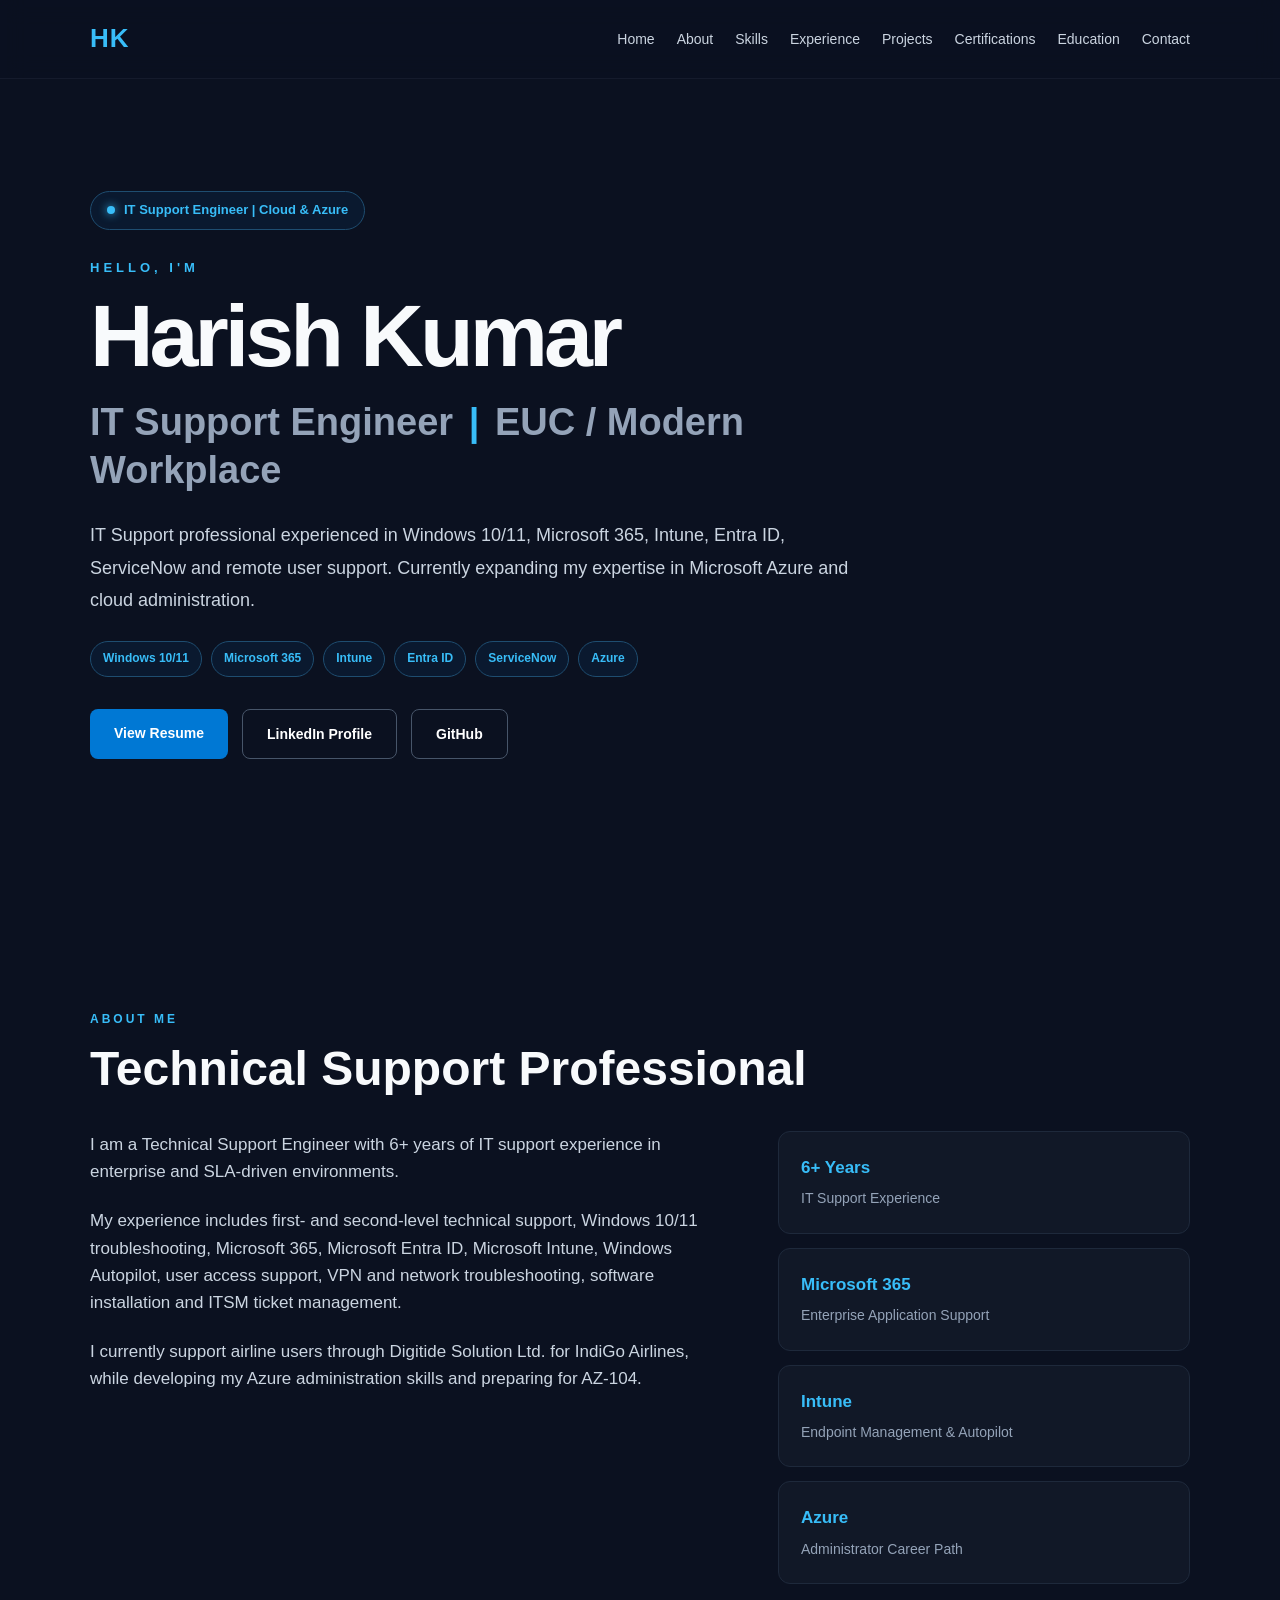
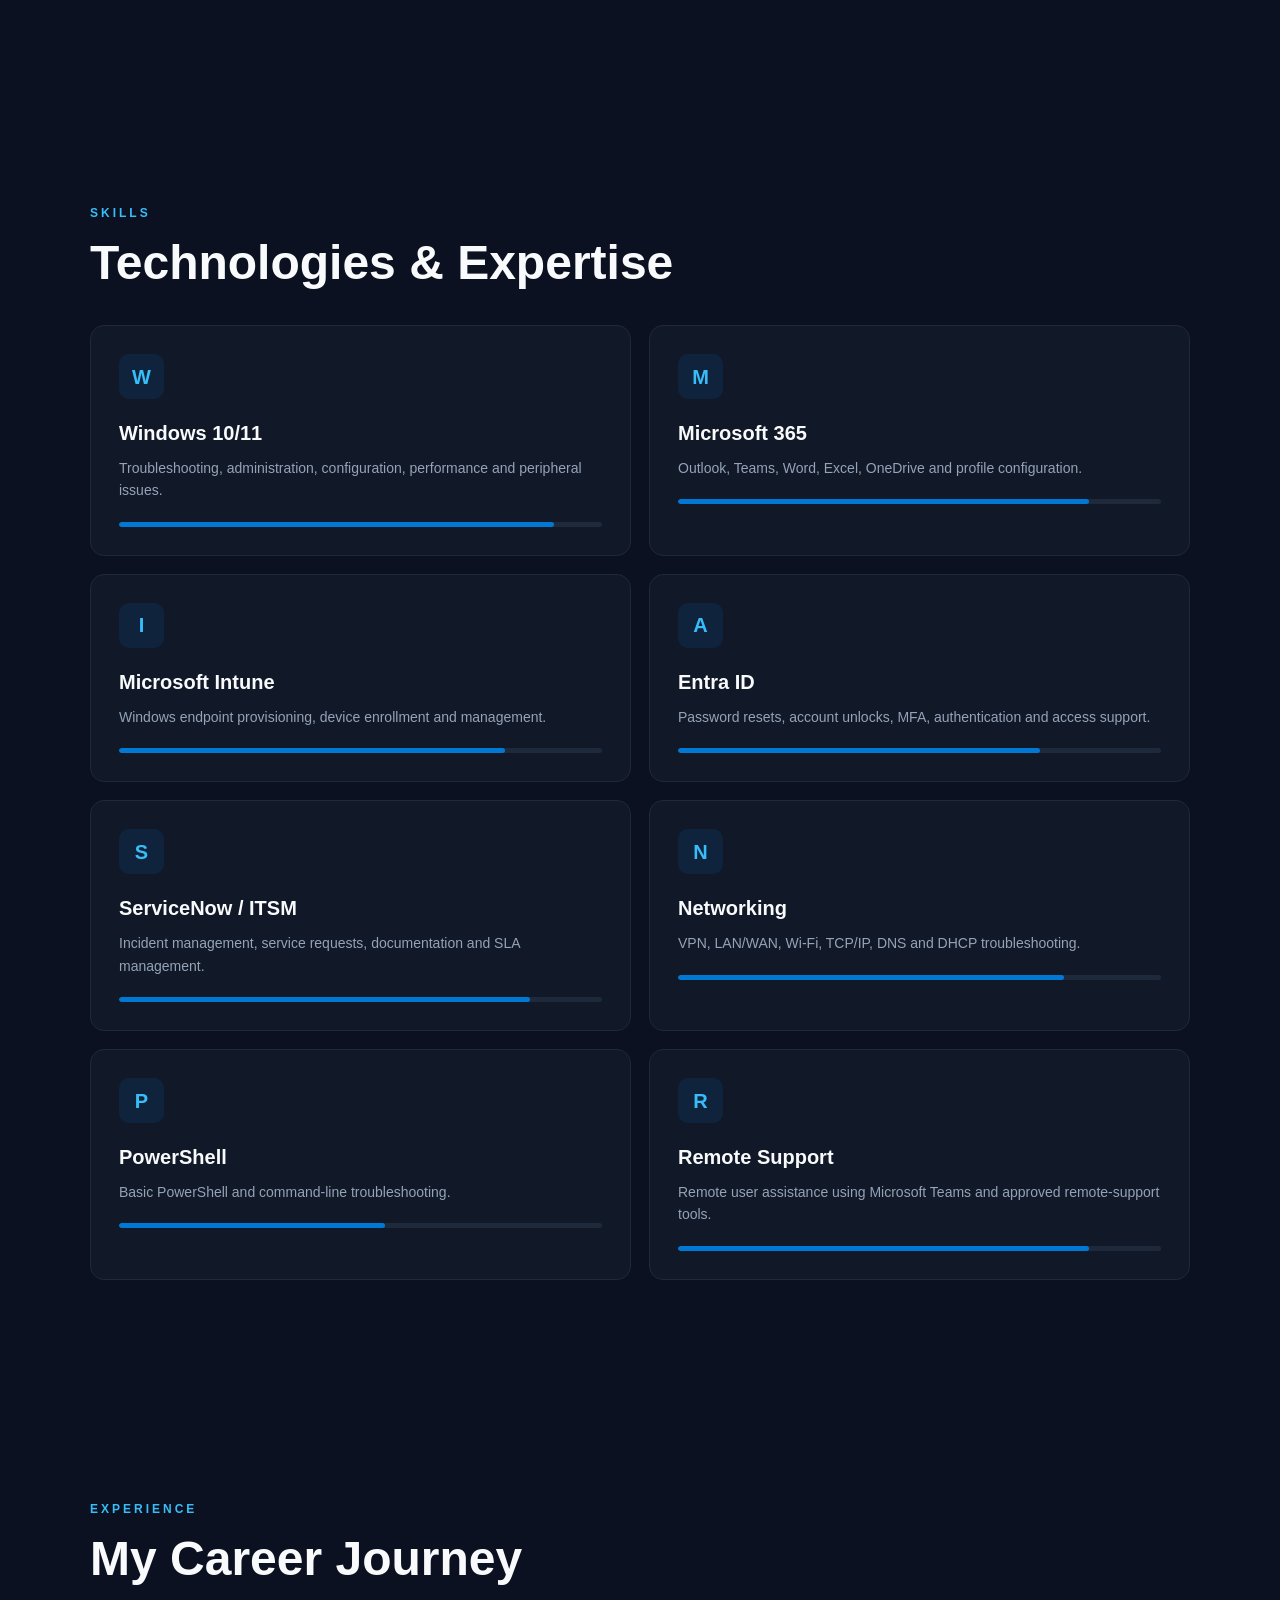
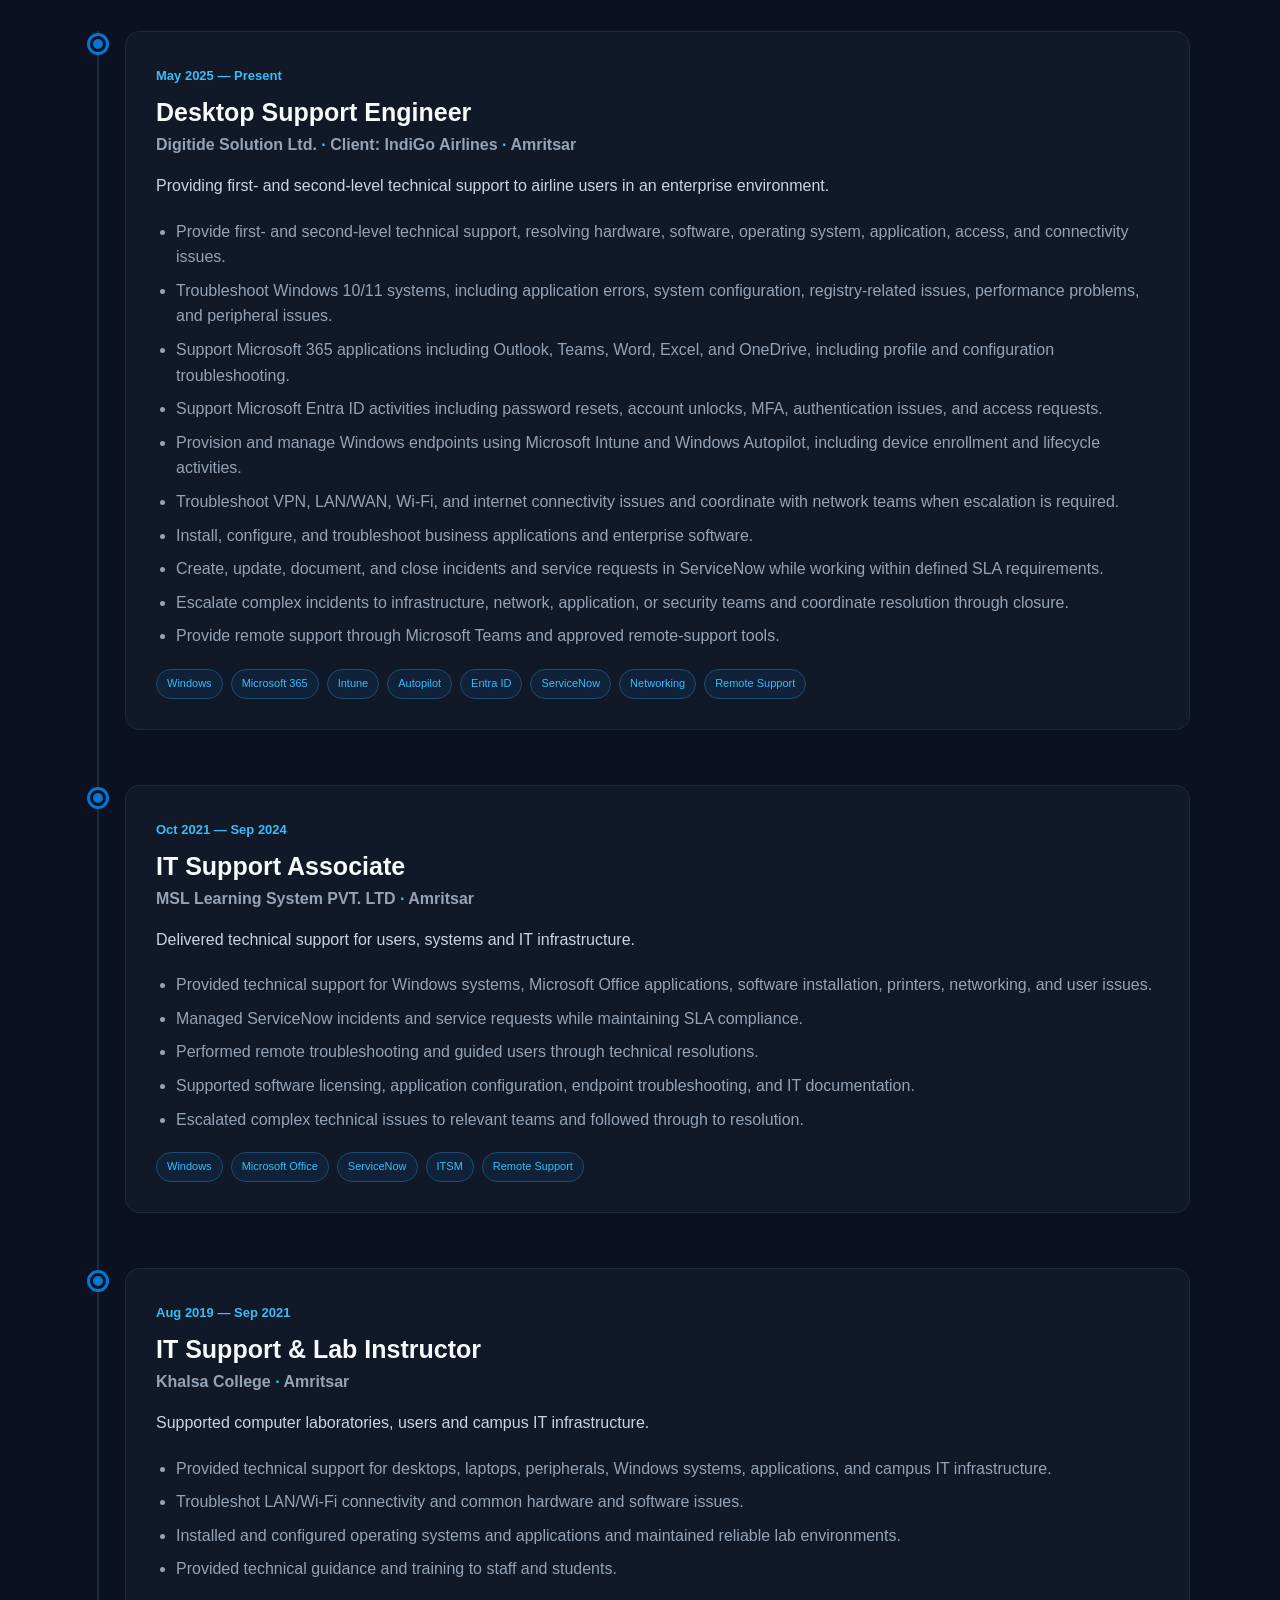
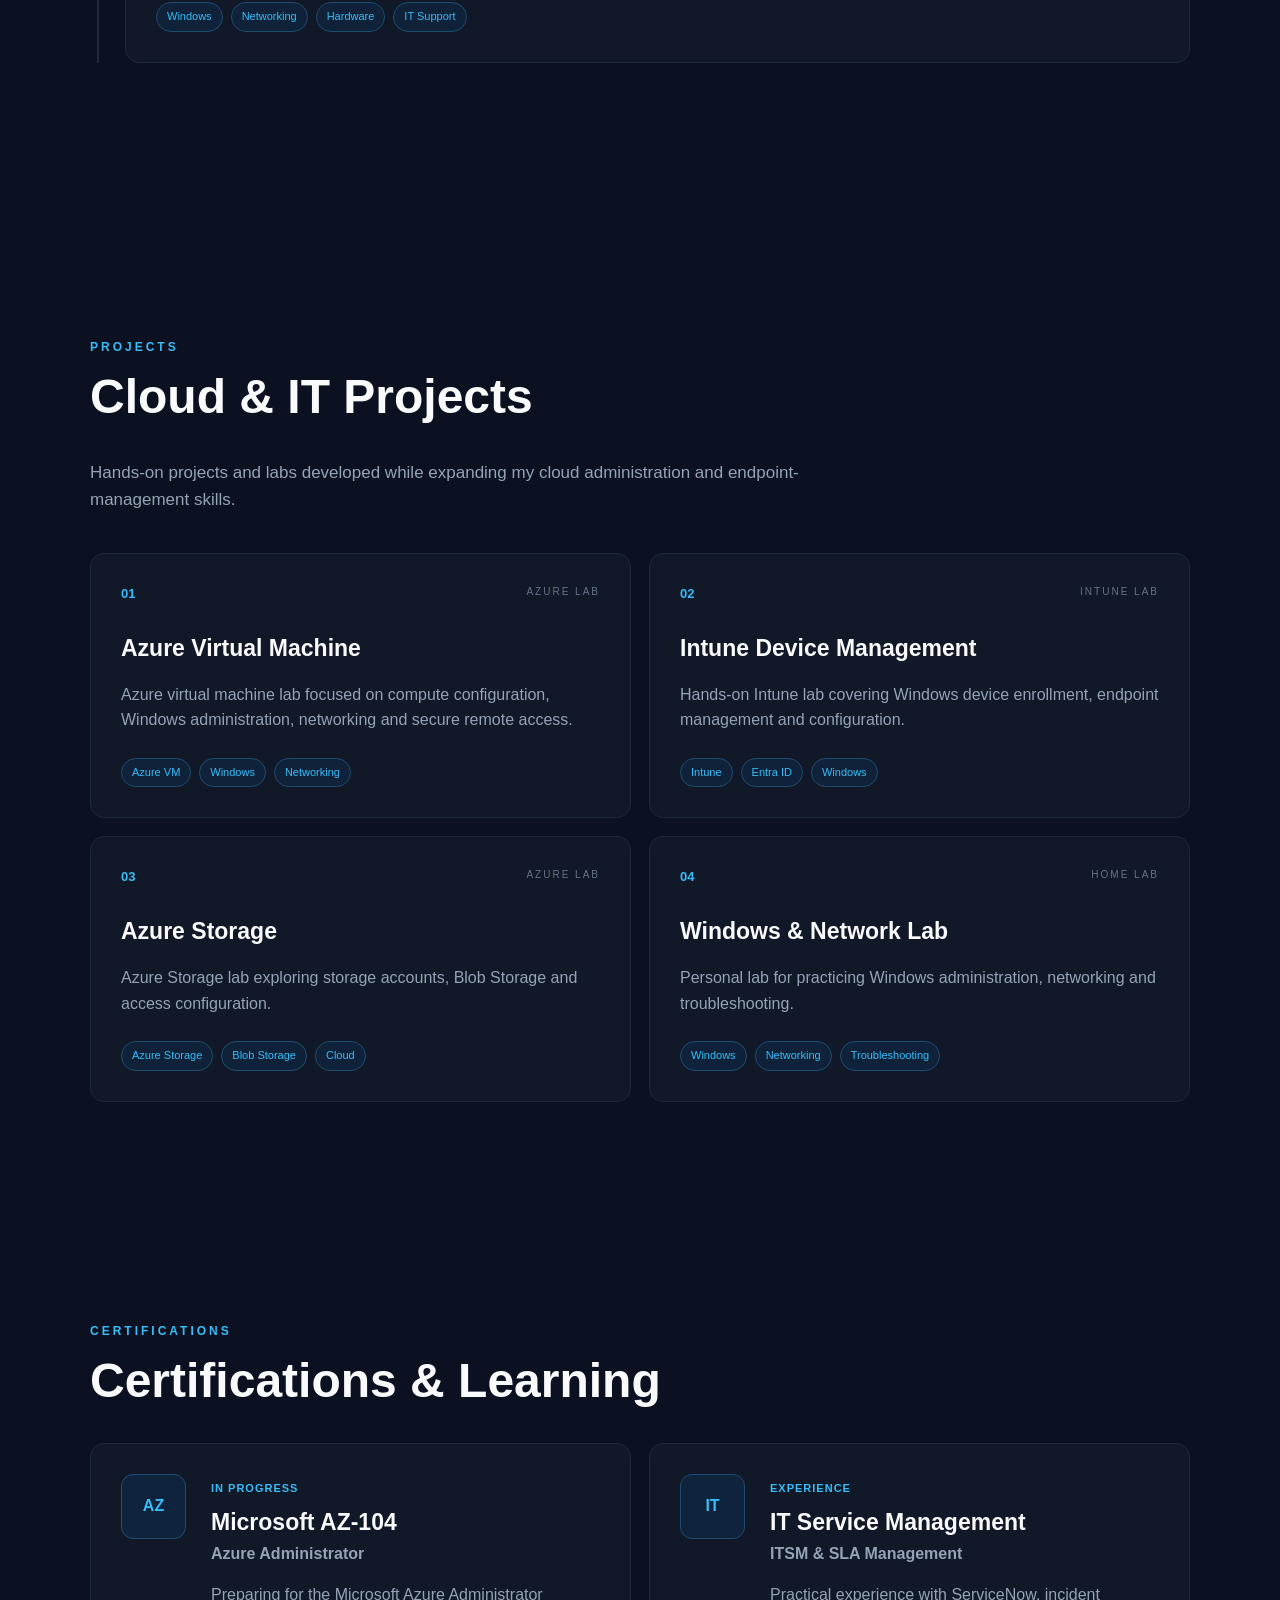
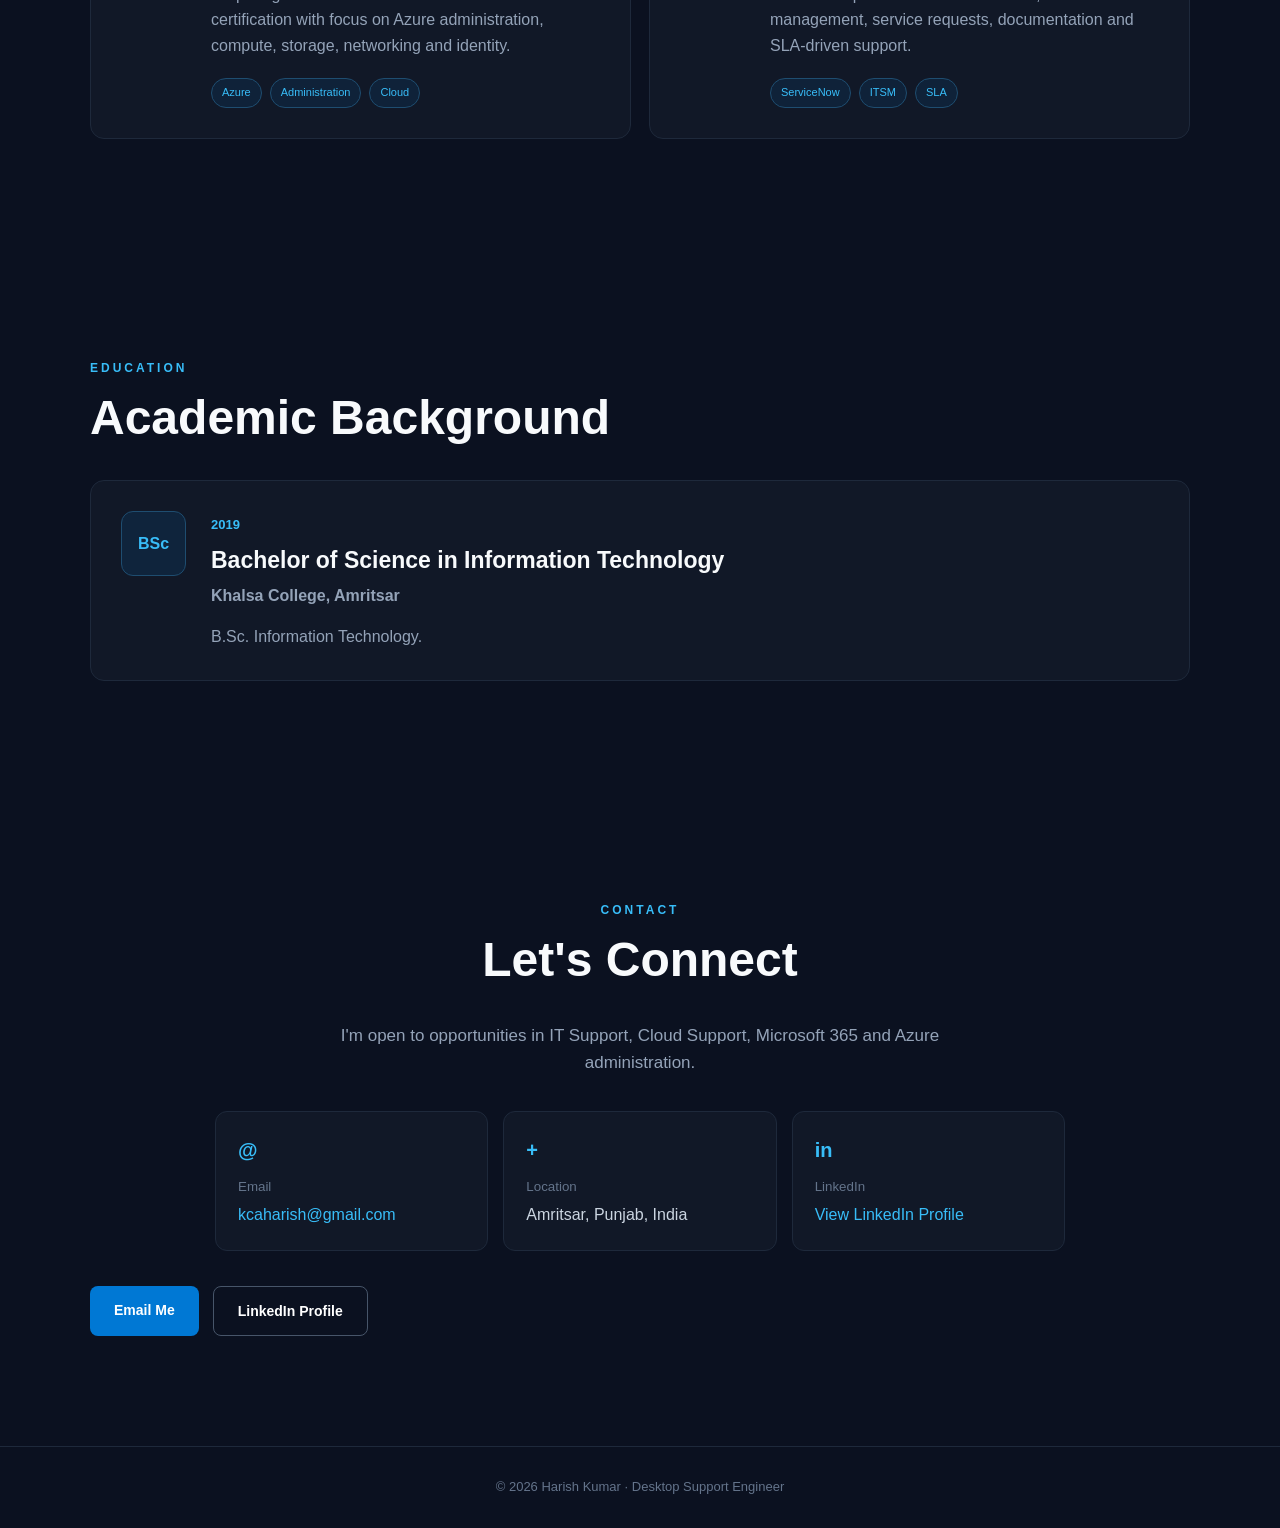
==== commit f9570a0c: "Add HTML resume and update portfolio" ====
--- a/index.html
+++ b/index.html
@@ -80,82 +80,64 @@
     ========================================= -->
 
     <section id="home" class="hero">
-
-        <div class="hero-content">
-
-            <div class="status-badge">
-                ● AZ-104 Azure Administrator — In Progress
-            </div>
-
-            <p class="hello">
-                HELLO, I'M
-            </p>
-
-            <h1>
-                Harish Kumar
-            </h1>
-
-            <h2>
-                Desktop Support Engineer
-                <span>|</span>
-                Cloud & Azure Aspirant
-            </h2>
-
-            <p class="hero-description">
-
-                Technical Support Engineer with 6+ years of IT support
-                experience in enterprise, SLA-driven environments.
-                Experienced in Windows, Microsoft 365, Entra ID,
-                Intune, Windows Autopilot, ServiceNow, networking
-                and remote user support.
-
-            </p>
-
-            <div class="hero-highlights">
-
-                <span>Windows 10/11</span>
-                <span>Microsoft 365</span>
-                <span>Intune</span>
-                <span>Entra ID</span>
-                <span>ServiceNow</span>
-
-            </div>
-
-            <div class="buttons">
-
-                <a href="Resume.pdf"
-                    download
-                    class="btn primary">
-
-                    Download Resume
-
-                </a>
-
-
-                <a href="https://www.linkedin.com/in/harish13051997/"
-                    target="_blank"
-                    rel="noopener noreferrer"
-                    class="btn secondary">
-
-                    LinkedIn
-
-                </a>
-
-
-                <a href="https://github.com/Billionaireharish"
-                    target="_blank"
-                    rel="noopener noreferrer"
-                    class="btn secondary">
-
-                    GitHub
-
-                </a>
-
-            </div>
-
+    <div class="hero-content">
+
+        <div class="status-badge">
+            <span></span>
+            IT Support Engineer | Cloud & Azure
         </div>
 
-    </section>
+        <p class="hello">HELLO, I'M</p>
+
+        <h1>Harish Kumar</h1>
+
+        <h2>
+            IT Support Engineer
+            <span>|</span>
+            EUC / Modern Workplace
+        </h2>
+
+        <p class="hero-description">
+            IT Support professional experienced in Windows 10/11,
+            Microsoft 365, Intune, Entra ID, ServiceNow and remote
+            user support. Currently expanding my expertise in
+            Microsoft Azure and cloud administration.
+        </p>
+
+        <div class="hero-highlights">
+            <span>Windows 10/11</span>
+            <span>Microsoft 365</span>
+            <span>Intune</span>
+            <span>Entra ID</span>
+            <span>ServiceNow</span>
+            <span>Azure</span>
+        </div>
+
+       <div class="buttons">
+
+   <a href="resume.html" class="btn primary">
+    View Resume
+</a>
+</a>
+
+    <a href="https://www.linkedin.com/in/harish13051997/"
+       target="_blank"
+       rel="noopener noreferrer"
+       class="btn secondary">
+        LinkedIn Profile
+    </a>
+
+    <a href="https://github.com/Billionaireharish"
+       target="_blank"
+       rel="noopener noreferrer"
+       class="btn secondary">
+        GitHub
+    </a>
+
+</div>
+
+    </div>
+</section>
 
 
 
--- a/style.css
+++ b/style.css
@@ -79,7 +79,7 @@
     min-height: 100vh;
     max-width: 1150px;
     margin: auto;
-    padding: 160px 25px 100px;
+    padding: 150px 25px 100px;
     display: flex;
     align-items: center;
 }
@@ -88,66 +88,99 @@
     max-width: 900px;
 }
 
+/* Status */
+
 .status-badge {
-    display: inline-block;
+    display: inline-flex;
+    align-items: center;
+    gap: 9px;
     margin-bottom: 28px;
     padding: 8px 16px;
-    border: 1px solid #0078d4;
+    border: 1px solid #1e4d70;
     border-radius: 30px;
-    color: #38bdf8;
     background: rgba(0, 120, 212, 0.08);
+    color: #38bdf8;
     font-size: 13px;
-}
+    font-weight: 600;
+}
+
+.status-badge span {
+    width: 8px;
+    height: 8px;
+    border-radius: 50%;
+    background: #38bdf8;
+    box-shadow: 0 0 10px #38bdf8;
+}
+
+/* Greeting */
 
 .hello {
     color: #38bdf8;
     font-size: 13px;
-    font-weight: bold;
+    font-weight: 700;
     letter-spacing: 4px;
-    margin-bottom: 18px;
-}
+    margin-bottom: 15px;
+}
+
+/* Name */
 
 .hero h1 {
     font-size: clamp(55px, 8vw, 88px);
     line-height: 0.95;
-    letter-spacing: -3px;
-    margin-bottom: 25px;
-}
+    letter-spacing: -4px;
+    margin-bottom: 22px;
+}
+
+/* Job title */
 
 .hero h2 {
     max-width: 850px;
     font-size: clamp(24px, 4vw, 38px);
-    line-height: 1.2;
+    line-height: 1.25;
     color: #94a3b8;
     margin-bottom: 25px;
+    font-weight: 600;
 }
 
 .hero h2 span {
     color: #38bdf8;
-}
+    margin: 0 5px;
+}
+
+/* Description */
 
 .hero-description {
-    max-width: 760px;
+    max-width: 780px;
     color: #cbd5e1;
     font-size: 18px;
     line-height: 1.8;
     margin-bottom: 25px;
 }
 
+/* Technology highlights */
+
 .hero-highlights {
     display: flex;
     flex-wrap: wrap;
-    gap: 8px;
-    margin-bottom: 30px;
+    gap: 9px;
+    margin-bottom: 32px;
 }
 
 .hero-highlights span {
-    padding: 6px 11px;
+    padding: 7px 12px;
     border-radius: 20px;
-    background: rgba(0, 120, 212, 0.1);
+    background: rgba(0, 120, 212, 0.08);
     border: 1px solid #1e4d70;
     color: #38bdf8;
     font-size: 12px;
+    font-weight: 600;
+    transition: 0.3s ease;
+}
+
+.hero-highlights span:hover {
+    border-color: #38bdf8;
+    background: rgba(56, 189, 248, 0.1);
+    transform: translateY(-2px);
 }
 
 
